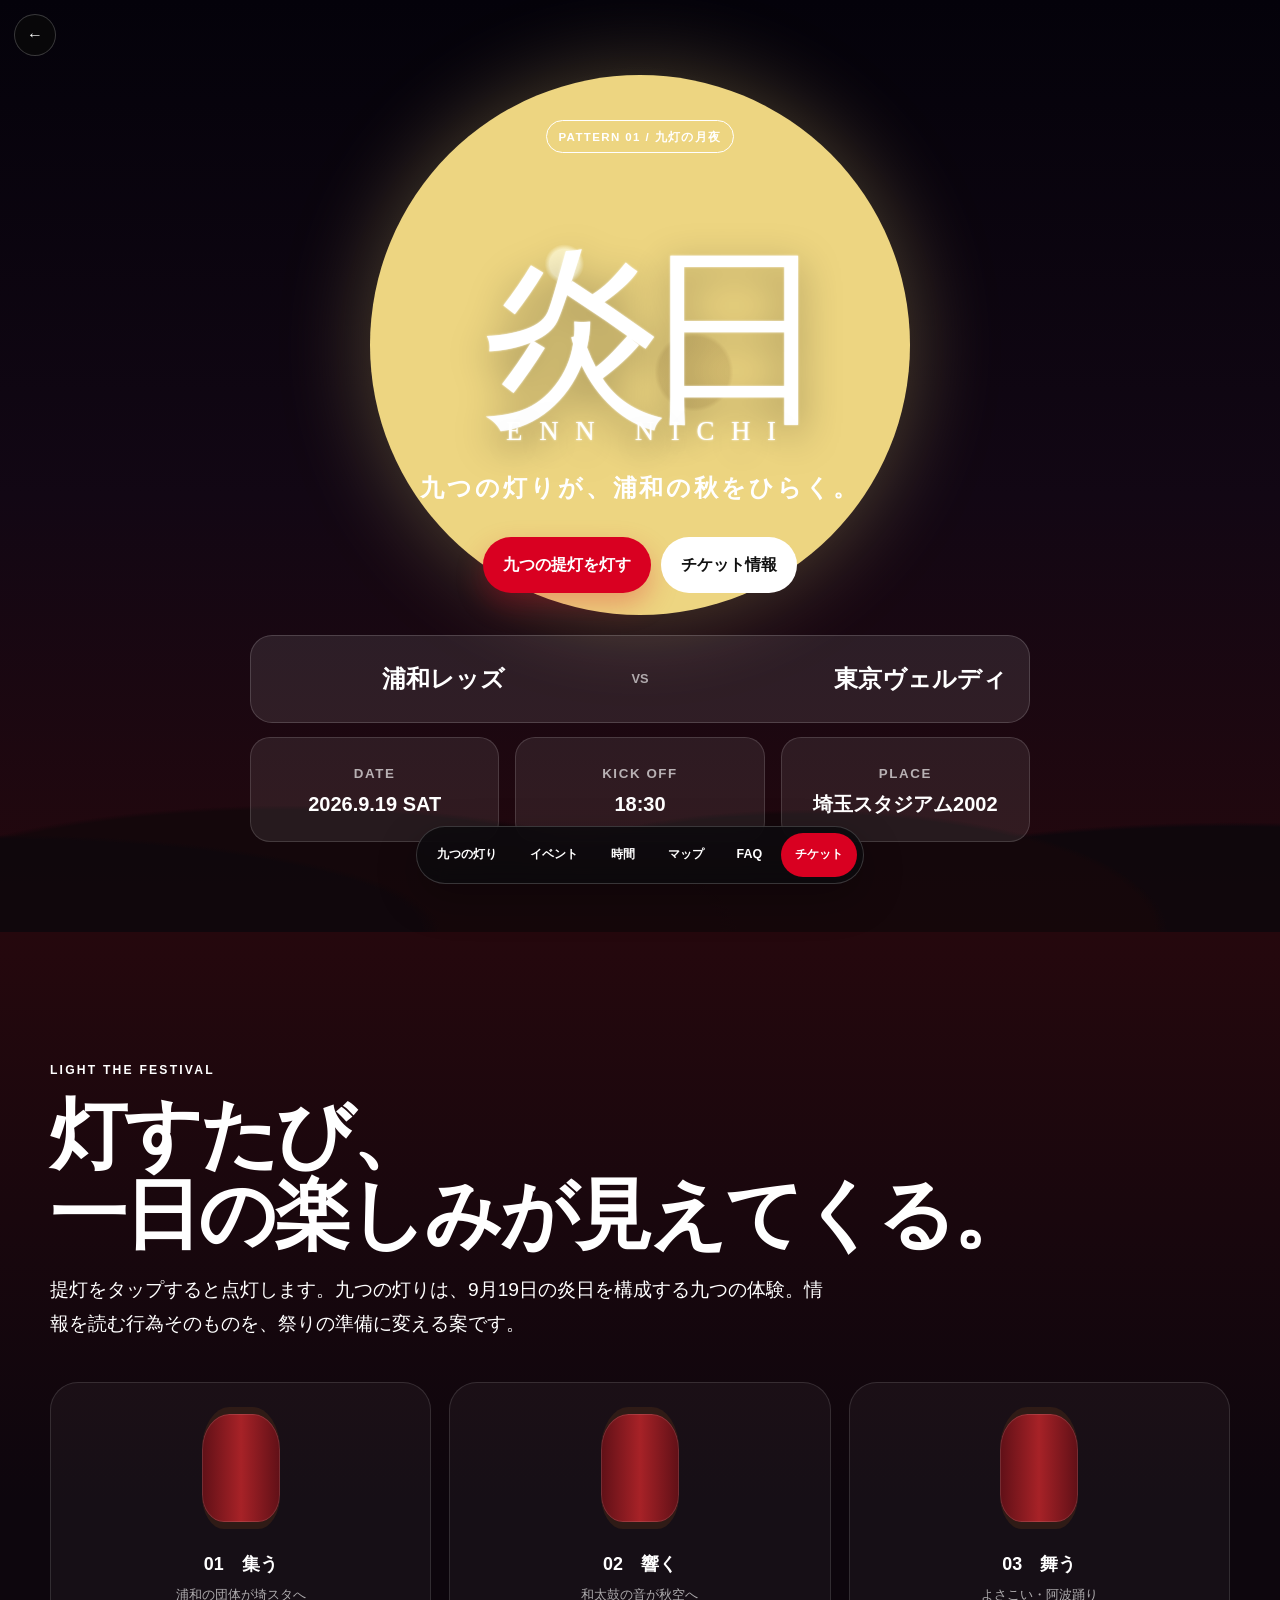
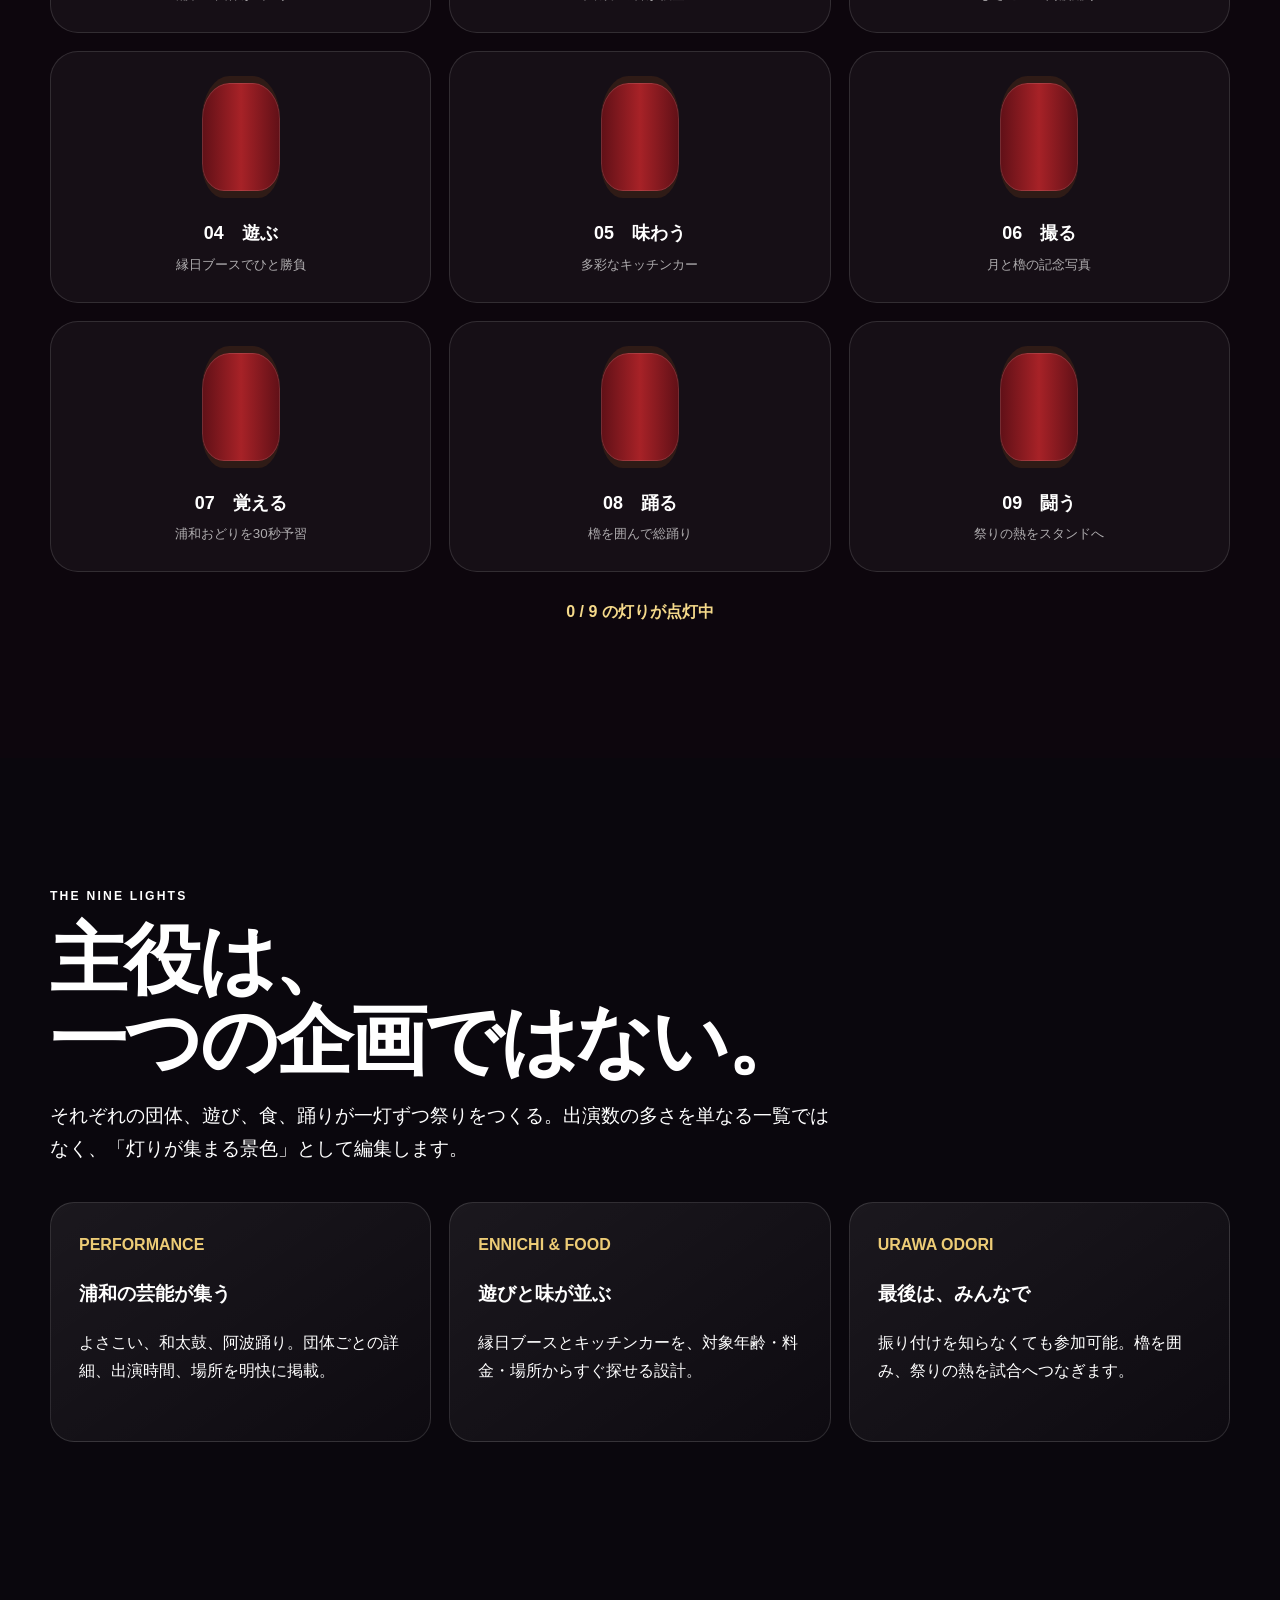
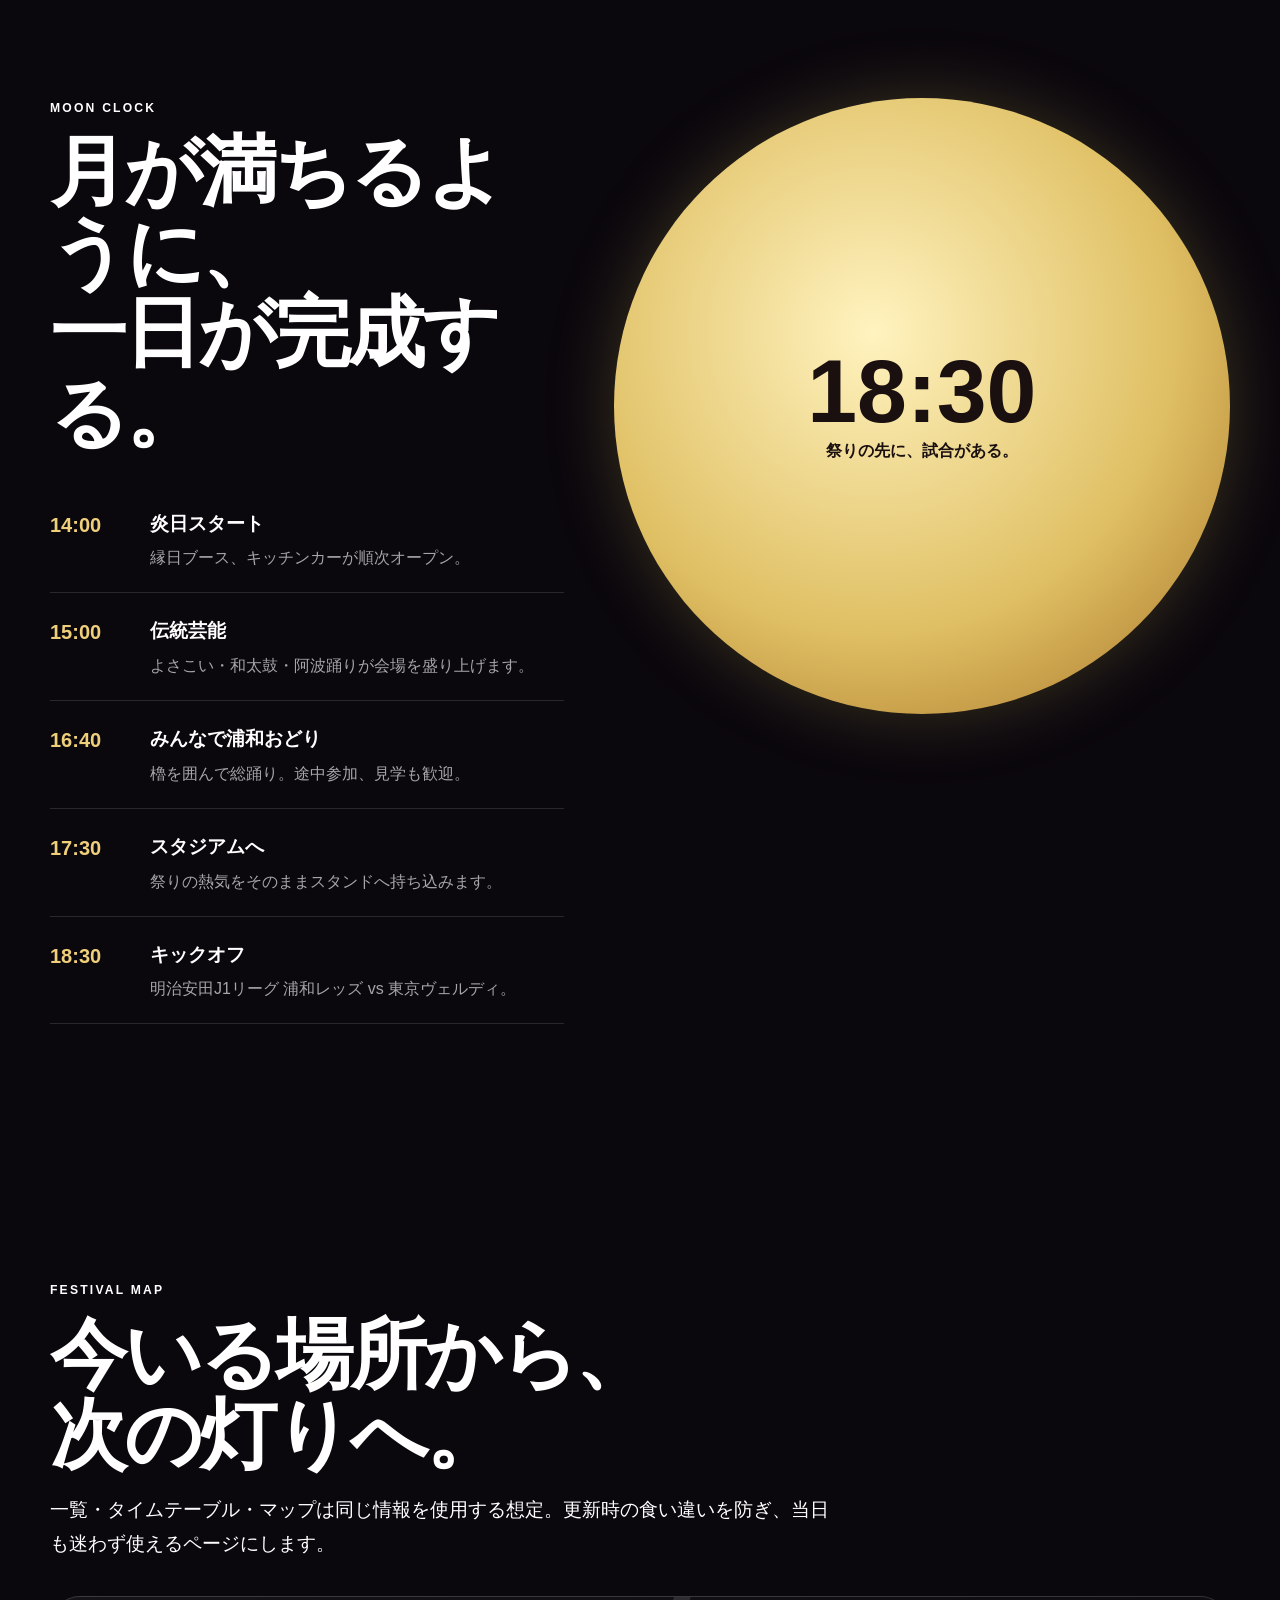
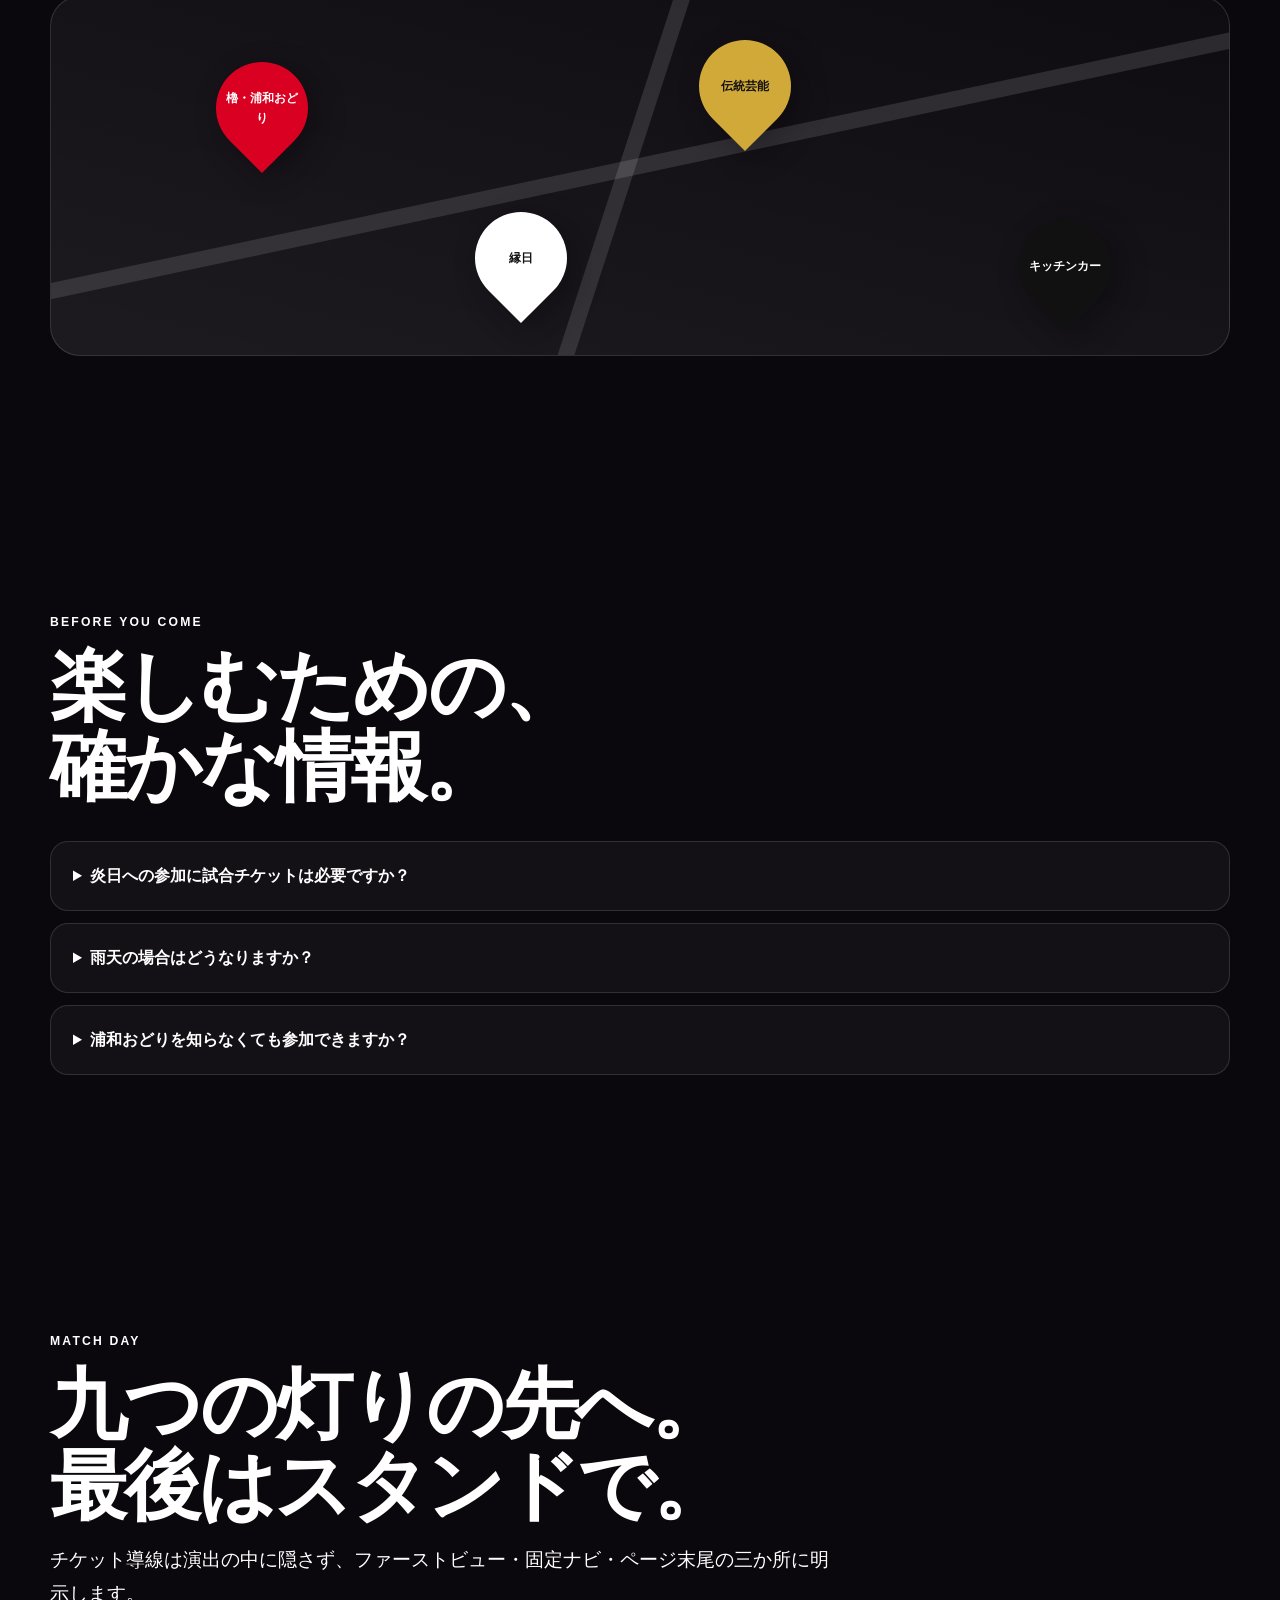
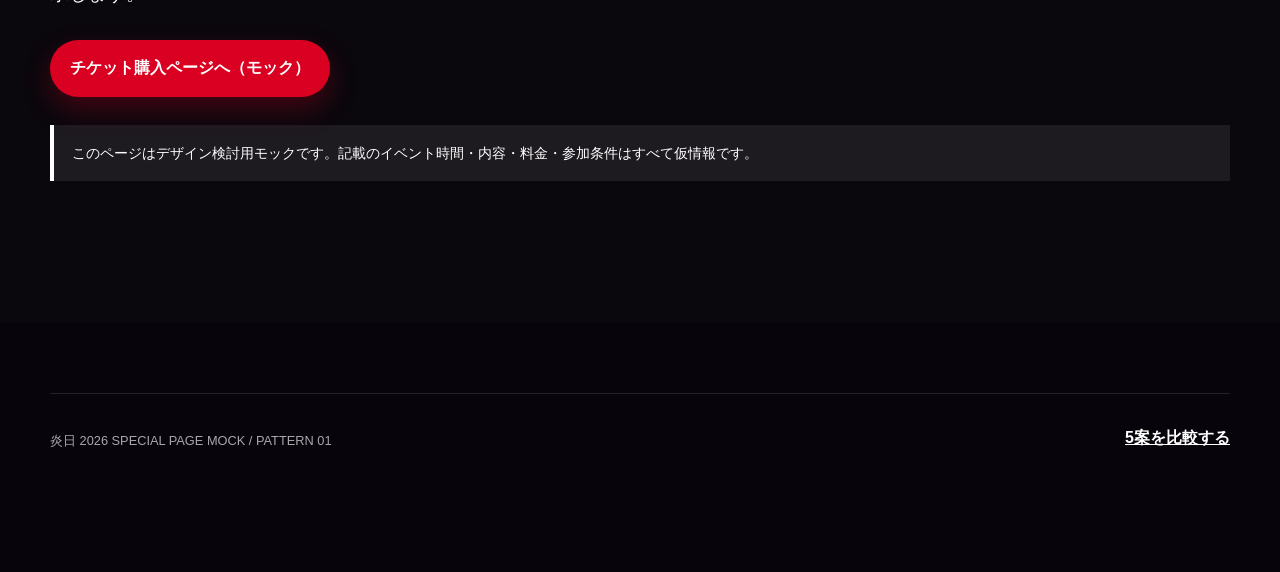
==== pattern-1.html @ 2339d450 "Add pattern 1 nine lanterns" ====
<!doctype html>
<html lang="ja">
<head>
  <meta charset="utf-8">
  <meta name="viewport" content="width=device-width, initial-scale=1">
  <meta name="description" content="炎日2026 特設ページモック案1 九灯の月夜。">
  <title>九灯の月夜｜炎日 2026 モック</title>
  <link rel="stylesheet" href="assets/app.css">
  <script defer src="assets/app.js"></script>
</head>
<body class="p1">
  <a class="skip-link" href="#main">本文へ移動</a>
  <div class="mock-topbar"><a href="index.html" aria-label="モック一覧へ戻る">←</a></div>

  <main id="main">
    <header class="hero" id="top">
      <div class="container hero-content">
        <span class="mock-badge">PATTERN 01 / 九灯の月夜</span>
        <div class="hero-logo" aria-label="炎日">炎日<span>ENN NICHI</span></div>
        <p class="hero-copy">九つの灯りが、浦和の秋をひらく。</p>
        <div class="hero-actions">
          <a class="btn btn-primary" href="#lanterns">九つの提灯を灯す</a>
          <a class="btn btn-light" href="#ticket">チケット情報</a>
        </div>
        <div class="hero-meta">
          <div class="match-strip"><span class="match-team">浦和レッズ</span><span class="match-vs">VS</span><span class="match-team">東京ヴェルディ</span></div>
          <div class="info-grid" style="margin-top:14px">
            <div class="info-card"><small>DATE</small><strong>2026.9.19 SAT</strong></div>
            <div class="info-card"><small>KICK OFF</small><strong>18:30</strong></div>
            <div class="info-card"><small>PLACE</small><strong>埼玉スタジアム2002</strong></div>
          </div>
        </div>
      </div>
    </header>

    <section class="section-pad lantern-section" id="lanterns">
      <div class="container">
        <p class="eyebrow">LIGHT THE FESTIVAL</p>
        <h1 class="section-title">灯すたび、<br>一日の楽しみが見えてくる。</h1>
        <p class="section-lead">提灯をタップすると点灯します。九つの灯りは、9月19日の炎日を構成する九つの体験。情報を読む行為そのものを、祭りの準備に変える案です。</p>
        <div class="lantern-grid">
          <button class="lantern-button" type="button" aria-pressed="false"><strong>01　集う</strong><small>浦和の団体が埼スタへ</small></button>
          <button class="lantern-button" type="button" aria-pressed="false"><strong>02　響く</strong><small>和太鼓の音が秋空へ</small></button>
          <button class="lantern-button" type="button" aria-pressed="false"><strong>03　舞う</strong><small>よさこい・阿波踊り</small></button>
          <button class="lantern-button" type="button" aria-pressed="false"><strong>04　遊ぶ</strong><small>縁日ブースでひと勝負</small></button>
          <button class="lantern-button" type="button" aria-pressed="false"><strong>05　味わう</strong><small>多彩なキッチンカー</small></button>
          <button class="lantern-button" type="button" aria-pressed="false"><strong>06　撮る</strong><small>月と櫓の記念写真</small></button>
          <button class="lantern-button" type="button" aria-pressed="false"><strong>07　覚える</strong><small>浦和おどりを30秒予習</small></button>
          <button class="lantern-button" type="button" aria-pressed="false"><strong>08　踊る</strong><small>櫓を囲んで総踊り</small></button>
          <button class="lantern-button" type="button" aria-pressed="false"><strong>09　闘う</strong><small>祭りの熱をスタンドへ</small></button>
        </div>
        <p class="lantern-result" aria-live="polite">0 / 9 の灯りが点灯中</p>
      </div>
    </section>

    <section class="section-pad dark-section" id="events">
      <div class="container">
        <p class="eyebrow">THE NINE LIGHTS</p>
        <h2 class="section-title">主役は、<br>一つの企画ではない。</h2>
        <p class="section-lead">それぞれの団体、遊び、食、踊りが一灯ずつ祭りをつくる。出演数の多さを単なる一覧ではなく、「灯りが集まる景色」として編集します。</p>
        <div class="card-row">
          <article class="festival-card"><b>PERFORMANCE</b><h3>浦和の芸能が集う</h3><p>よさこい、和太鼓、阿波踊り。団体ごとの詳細、出演時間、場所を明快に掲載。</p></article>
          <article class="festival-card"><b>ENNICHI & FOOD</b><h3>遊びと味が並ぶ</h3><p>縁日ブースとキッチンカーを、対象年齢・料金・場所からすぐ探せる設計。</p></article>
          <article class="festival-card"><b>URAWA ODORI</b><h3>最後は、みんなで</h3><p>振り付けを知らなくても参加可能。櫓を囲み、祭りの熱を試合へつなぎます。</p></article>
        </div>
      </div>
    </section>

    <section class="section-pad dark-section" id="schedule">
      <div class="container timeline">
        <div>
          <p class="eyebrow">MOON CLOCK</p>
          <h2 class="section-title">月が満ちるように、<br>一日が完成する。</h2>
          <div class="time-list" style="margin-top:34px">
            <article class="time-item"><time>14:00</time><div><h3>炎日スタート</h3><p>縁日ブース、キッチンカーが順次オープン。</p></div></article>
            <article class="time-item"><time>15:00</time><div><h3>伝統芸能</h3><p>よさこい・和太鼓・阿波踊りが会場を盛り上げます。</p></div></article>
            <article class="time-item"><time>16:40</time><div><h3>みんなで浦和おどり</h3><p>櫓を囲んで総踊り。途中参加、見学も歓迎。</p></div></article>
            <article class="time-item"><time>17:30</time><div><h3>スタジアムへ</h3><p>祭りの熱気をそのままスタンドへ持ち込みます。</p></div></article>
            <article class="time-item"><time>18:30</time><div><h3>キックオフ</h3><p>明治安田J1リーグ 浦和レッズ vs 東京ヴェルディ。</p></div></article>
          </div>
        </div>
        <div class="moon-clock" aria-label="キックオフ時刻18時30分"><div><strong>18:30</strong><span>祭りの先に、試合がある。</span></div></div>
      </div>
    </section>

    <section class="section-pad dark-section" id="map">
      <div class="container">
        <p class="eyebrow">FESTIVAL MAP</p><h2 class="section-title">今いる場所から、<br>次の灯りへ。</h2>
        <p class="section-lead">一覧・タイムテーブル・マップは同じ情報を使用する想定。更新時の食い違いを防ぎ、当日も迷わず使えるページにします。</p>
        <div class="simple-map" aria-label="会場マップのモック"><div class="map-pin"><span>櫓・浦和おどり</span></div><div class="map-pin"><span>伝統芸能</span></div><div class="map-pin"><span>縁日</span></div><div class="map-pin"><span>キッチンカー</span></div></div>
      </div>
    </section>

    <section class="section-pad dark-section" id="faq">
      <div class="container">
        <p class="eyebrow">BEFORE YOU COME</p><h2 class="section-title">楽しむための、<br>確かな情報。</h2>
        <div class="faq-list" style="margin-top:34px">
          <details><summary>炎日への参加に試合チケットは必要ですか？</summary><p>掲載内容はモックです。実際の参加条件はイベント詳細決定後に明記します。</p></details>
          <details><summary>雨天の場合はどうなりますか？</summary><p>中止・場所変更・実施可否を、ページ最上部の緊急情報枠で案内する想定です。</p></details>
          <details><summary>浦和おどりを知らなくても参加できますか？</summary><p>見るだけ、途中参加も歓迎する設計。短い予習動画やイラストも掲載します。</p></details>
        </div>
      </div>
    </section>

    <section class="section-pad dark-section" id="ticket">
      <div class="container">
        <p class="eyebrow">MATCH DAY</p><h2 class="section-title">九つの灯りの先へ。<br>最後はスタンドで。</h2>
        <p class="section-lead">チケット導線は演出の中に隠さず、ファーストビュー・固定ナビ・ページ末尾の三か所に明示します。</p>
        <div style="margin-top:30px"><a class="btn btn-primary" href="#top">チケット購入ページへ（モック）</a></div>
        <p class="mock-note" style="margin-top:28px">このページはデザイン検討用モックです。記載のイベント時間・内容・料金・参加条件はすべて仮情報です。</p>
      </div>
    </section>
  </main>

  <nav class="utility-nav" aria-label="ページ内ナビゲーション"><div class="utility-nav__inner"><a href="#lanterns">九つの灯り</a><a href="#events">イベント</a><a href="#schedule">時間</a><a href="#map">マップ</a><a href="#faq">FAQ</a><a class="ticket" href="#ticket">チケット</a></div></nav>
  <footer class="site-footer"><div class="container site-footer__inner"><p>炎日 2026 SPECIAL PAGE MOCK / PATTERN 01</p><a href="index.html">5案を比較する</a></div></footer>
</body>
</html>
---- assets/app.css ----
@charset "UTF-8";
:root{--red:#d90021;--deep-red:#9b0019;--ink:#100b12;--paper:#f4ebd8;--moon:#f2d680;--gold:#cfa63a;--white:#fffdf8;--muted:#80777f;--shadow:0 22px 60px rgba(0,0,0,.22);--radius:24px;--max:1180px}*{box-sizing:border-box}html{scroll-behavior:smooth}body{margin:0;color:var(--ink);background:var(--white);font-family:"BIZ UDPGothic","BIZ UDPゴシック","Yu Gothic","Hiragino Kaku Gothic ProN",sans-serif;line-height:1.75;text-rendering:optimizeLegibility}button,input,select,textarea{font:inherit}a{color:inherit}img,svg{max-width:100%}button{cursor:pointer}.skip-link{position:fixed;z-index:9999;top:8px;left:8px;transform:translateY(-140%);padding:10px 14px;border-radius:999px;background:#fff;color:#111}.skip-link:focus{transform:translateY(0)}.visually-hidden{position:absolute!important;width:1px!important;height:1px!important;padding:0!important;margin:-1px!important;overflow:hidden!important;clip:rect(0,0,0,0)!important;white-space:nowrap!important;border:0!important}.mock-badge{display:inline-flex;align-items:center;gap:.4em;padding:.35rem .7rem;border:1px solid currentColor;border-radius:999px;font-size:.72rem;font-weight:800;letter-spacing:.12em}.site-shell{min-height:100vh}.container{width:min(calc(100% - 32px),var(--max));margin-inline:auto}.eyebrow{margin:0 0 12px;font-size:.76rem;font-weight:900;letter-spacing:.18em;text-transform:uppercase}.section-title{margin:0;font-size:clamp(2rem,6vw,4.8rem);line-height:1.05;letter-spacing:-.04em}.section-lead{max-width:780px;margin:18px 0 0;font-size:clamp(1rem,2vw,1.2rem)}.section-pad{padding:clamp(72px,10vw,150px) 0}.btn{display:inline-flex;align-items:center;justify-content:center;gap:.6rem;min-height:50px;padding:.82rem 1.2rem;border:1px solid transparent;border-radius:999px;text-decoration:none;font-weight:900;transition:transform .2s ease,box-shadow .2s ease,background .2s ease}.btn:hover{transform:translateY(-2px)}.btn:focus-visible,button:focus-visible,a:focus-visible{outline:3px solid #4da3ff;outline-offset:4px}.btn-primary{background:var(--red);color:#fff;box-shadow:0 12px 28px rgba(217,0,33,.28)}.btn-light{background:#fff;color:#111}.btn-ghost{border-color:currentColor;background:transparent}.btn-dark{background:#111;color:#fff}.utility-nav{position:fixed;z-index:80;right:16px;bottom:16px;left:16px;display:flex;justify-content:center;pointer-events:none}.utility-nav__inner{display:flex;align-items:center;gap:4px;max-width:100%;padding:6px;overflow-x:auto;border:1px solid rgba(255,255,255,.18);border-radius:999px;background:rgba(12,10,13,.86);color:#fff;backdrop-filter:blur(16px);box-shadow:0 15px 40px rgba(0,0,0,.25);pointer-events:auto}.utility-nav a{flex:0 0 auto;padding:.7rem .9rem;border-radius:999px;text-decoration:none;font-size:.78rem;font-weight:800;white-space:nowrap}.utility-nav a:hover{background:rgba(255,255,255,.12)}.utility-nav .ticket{background:var(--red)}.mock-topbar{position:fixed;z-index:90;top:14px;left:14px;display:flex;align-items:center;gap:8px}.mock-topbar a{display:inline-flex;align-items:center;justify-content:center;width:42px;height:42px;border:1px solid rgba(255,255,255,.2);border-radius:50%;background:rgba(10,10,10,.75);color:#fff;text-decoration:none;backdrop-filter:blur(12px)}.info-grid{display:grid;grid-template-columns:repeat(3,1fr);gap:16px}.info-card{padding:24px;border-radius:20px;background:rgba(255,255,255,.08);border:1px solid rgba(255,255,255,.14)}.info-card small{display:block;opacity:.66;font-weight:800;letter-spacing:.12em}.info-card strong{display:block;margin-top:6px;font-size:1.25rem;line-height:1.3}.match-strip{display:grid;grid-template-columns:1fr auto 1fr;align-items:center;gap:18px;padding:22px;border-radius:22px;background:rgba(255,255,255,.09);border:1px solid rgba(255,255,255,.16)}.match-team{font-weight:900;font-size:clamp(1rem,2.8vw,1.5rem)}.match-team:last-child{text-align:right}.match-vs{opacity:.62;font-size:.8rem;font-weight:900}.faq-list{display:grid;gap:12px}details{padding:20px 22px;border:1px solid rgba(120,120,120,.25);border-radius:18px;background:rgba(255,255,255,.72)}summary{cursor:pointer;font-weight:900}details p{margin:12px 0 0}.mock-note{padding:16px 18px;border-left:4px solid currentColor;background:rgba(255,255,255,.08);font-size:.88rem}.gallery-body{background:radial-gradient(circle at 16% 0%,rgba(218,0,33,.28),transparent 30%),radial-gradient(circle at 82% 12%,rgba(236,202,108,.16),transparent 28%),#0b080d;color:#fff}.gallery-hero{padding:100px 0 72px}.gallery-hero h1{max-width:920px;margin:18px 0 0;font-size:clamp(3rem,9vw,8rem);line-height:.92;letter-spacing:-.06em}.gallery-hero p{max-width:800px;margin-top:24px;font-size:clamp(1rem,2.3vw,1.25rem);color:rgba(255,255,255,.72)}.gallery-grid{display:grid;grid-template-columns:repeat(2,minmax(0,1fr));gap:22px;padding-bottom:100px}.gallery-card{position:relative;min-height:430px;overflow:hidden;border:1px solid rgba(255,255,255,.14);border-radius:30px;background:#1a151c;color:#fff;text-decoration:none;box-shadow:var(--shadow)}.gallery-card:nth-child(5){grid-column:1/-1}.gallery-card__art{position:absolute;inset:0;opacity:.95;transition:transform .5s cubic-bezier(.2,.8,.2,1)}.gallery-card:hover .gallery-card__art{transform:scale(1.035)}.gallery-card__content{position:absolute;z-index:2;inset:auto 0 0;padding:28px;background:linear-gradient(transparent,rgba(0,0,0,.92))}.gallery-card__num{font-size:.78rem;letter-spacing:.18em;font-weight:900;opacity:.7}.gallery-card h2{margin:8px 0 6px;font-size:clamp(1.7rem,4vw,3rem);line-height:1.05}.gallery-card p{max-width:660px;margin:0;color:rgba(255,255,255,.72)}.gallery-card--lantern .gallery-card__art{background:radial-gradient(circle at 50% 38%,#f2d680 0 13%,transparent 14%),linear-gradient(#080512,#2b0910)}.gallery-card--lantern .gallery-card__art::after{content:"九 灯 の 月 夜";position:absolute;inset:18% 10%;display:grid;place-items:center;color:rgba(255,255,255,.12);font-size:clamp(2rem,7vw,6rem);font-weight:900;letter-spacing:.5em}.gallery-card--scroll .gallery-card__art{background:linear-gradient(110deg,#e6d9bd,#9f1120)}.gallery-card--scroll .gallery-card__art::before{content:"";position:absolute;width:320px;height:320px;border-radius:50%;background:#f4df9b;right:12%;top:8%;box-shadow:0 0 80px rgba(255,228,150,.5)}.gallery-card--rabbit .gallery-card__art{background:radial-gradient(circle at 72% 22%,#e7d595 0 12%,transparent 12.4%),linear-gradient(145deg,#0d1622,#124d46)}.gallery-card--ticket .gallery-card__art{background:repeating-linear-gradient(90deg,#e00024 0 18%,#0a090c 18% 35%,#f0dfb7 35% 53%)}.gallery-card--circle .gallery-card__art{background:radial-gradient(circle,#d60022 0 8%,transparent 8.4%),repeating-radial-gradient(circle at center,transparent 0 34px,rgba(255,255,255,.14) 35px 36px),#070a13}.p1{background:#07040b;color:#fff}.p1 .hero{position:relative;min-height:100svh;overflow:hidden;display:grid;align-items:center;background:radial-gradient(circle at 50% 27%,rgba(244,217,128,.16),transparent 20%),linear-gradient(180deg,#04020a 0%,#120714 53%,#25080d 100%)}.p1 .hero::before{content:"";position:absolute;top:8%;left:50%;width:min(52vw,540px);aspect-ratio:1;transform:translateX(-50%);border-radius:50%;background:radial-gradient(circle at 36% 35%,#fff6c7 0 3%,transparent 4%),radial-gradient(circle at 60% 55%,rgba(133,99,44,.16) 0 8%,transparent 9%),#edd581;box-shadow:0 0 90px rgba(239,211,124,.3)}.p1 .hero::after{content:"";position:absolute;inset:auto -5% 0;height:32%;opacity:.72;background:radial-gradient(ellipse at 5% 100%,#09070c 0 22%,transparent 23%),radial-gradient(ellipse at 25% 100%,#10070a 0 29%,transparent 30%),radial-gradient(ellipse at 62% 100%,#10070a 0 28%,transparent 29%),radial-gradient(ellipse at 92% 100%,#09070c 0 25%,transparent 26%)}.p1 .hero-content{position:relative;z-index:2;padding:120px 0 90px;text-align:center}.p1 .hero-logo{margin:12vh auto 0;font-family:serif;font-size:clamp(5rem,18vw,12rem);line-height:.8;letter-spacing:-.16em;text-shadow:0 0 2px #fff,0 12px 40px rgba(0,0,0,.38)}.p1 .hero-logo span{display:block;margin-top:.24em;font-family:inherit;font-size:.14em;letter-spacing:.62em;transform:translateX(.35em)}.p1 .hero-copy{margin:24px 0 0;font-size:clamp(1.05rem,2.7vw,1.5rem);font-weight:900;letter-spacing:.12em}.p1 .hero-actions{display:flex;justify-content:center;flex-wrap:wrap;gap:10px;margin-top:28px}.p1 .hero-meta{max-width:780px;margin:42px auto 0}.p1 .lantern-section{background:linear-gradient(#25080d,#0d060d 40%)}.p1 .lantern-grid{display:grid;grid-template-columns:repeat(3,1fr);gap:18px;margin-top:42px}.lantern-button{position:relative;min-height:220px;padding:24px 18px;border:1px solid rgba(255,255,255,.12);border-radius:28px;color:#fff;background:rgba(255,255,255,.04);overflow:hidden;transition:transform .25s ease,background .35s ease,box-shadow .35s ease}.lantern-button:hover{transform:translateY(-4px)}.lantern-button::before{content:"";display:block;width:78px;height:108px;margin:0 auto 20px;border-radius:35% 35% 28% 28%;border-top:7px solid #2f1b16;border-bottom:7px solid #2f1b16;background:linear-gradient(90deg,#601017,#a72227 50%,#601017);box-shadow:inset 0 0 0 1px rgba(255,255,255,.12);transition:background .35s ease,box-shadow .35s ease}.lantern-button.is-lit{background:rgba(241,187,69,.11);box-shadow:0 18px 50px rgba(230,121,25,.12)}.lantern-button.is-lit::before{background:linear-gradient(90deg,#b23422,#ffcb64 50%,#b23422);box-shadow:0 0 32px rgba(255,190,73,.65),inset 0 0 16px rgba(255,255,255,.3)}.lantern-button strong{display:block;font-size:1.12rem}.lantern-button small{opacity:.65}.p1 .lantern-result{min-height:2em;margin:26px 0 0;text-align:center;font-weight:900;color:#f5d98a}.p1 .timeline{display:grid;grid-template-columns:1fr 1.2fr;gap:50px;align-items:start}.p1 .time-list,.p3 .time-list{display:grid;gap:2px}.p1 .time-item,.p3 .time-item{display:grid;grid-template-columns:80px 1fr;gap:20px;padding:20px 0;border-bottom:1px solid rgba(255,255,255,.13)}.p1 .time-item time,.p3 .time-item time{font-size:1.25rem;font-weight:900;color:#efcf79}.p1 .time-item h3,.p3 .time-item h3{margin:0 0 4px}.p1 .time-item p,.p3 .time-item p{margin:0;color:rgba(255,255,255,.64)}.p1 .moon-clock{position:sticky;top:100px;display:grid;place-items:center;aspect-ratio:1;border-radius:50%;background:radial-gradient(circle at 42% 38%,#fff3bf,#dfbf63 58%,#a36c22);box-shadow:0 0 70px rgba(236,203,104,.22);color:#1b1010;text-align:center}.p1 .moon-clock strong{display:block;font-size:clamp(3rem,7vw,6rem);line-height:1}.p1 .moon-clock span{display:block;font-weight:900}.p1 .dark-section{background:#0a070d}.p1 .card-row{display:grid;grid-template-columns:repeat(3,1fr);gap:18px;margin-top:36px}.p1 .festival-card{padding:28px;min-height:240px;border:1px solid rgba(255,255,255,.13);border-radius:24px;background:linear-gradient(145deg,rgba(255,255,255,.07),rgba(255,255,255,.02))}.p1 .festival-card b{color:#edcc76}.p1 details{background:rgba(255,255,255,.04);border-color:rgba(255,255,255,.13)}.p2{background:#efe3c8;color:#231817}.p2 .hero{position:relative;min-height:100svh;overflow:hidden;background:linear-gradient(180deg,#dbcfb2 0%,#f1e5ca 72%,#c84237 72.2%,#811322 100%)}.p2 .paper-noise{position:absolute;inset:0;opacity:.15;background-image:url("data:image/svg+xml,%3Csvg xmlns='http://www.w3.org/2000/svg' width='180' height='180' viewBox='0 0 180 180'%3E%3Cfilter id='n'%3E%3CfeTurbulence type='fractalNoise' baseFrequency='.8' numOctaves='3' stitchTiles='stitch'/%3E%3C/filter%3E%3Crect width='100%25' height='100%25' filter='url(%23n)' opacity='.3'/%3E%3C/svg%3E")}.p2 .moon-sticky{position:fixed;z-index:1;top:8vh;right:5vw;width:min(48vw,560px);aspect-ratio:1;border-radius:50%;background:#e2c77c;box-shadow:0 0 80px rgba(190,142,42,.16);transition:transform .15s linear;pointer-events:none}.p2 .moon-sticky::after{content:"";position:absolute;inset:22% 28%;opacity:.12;background:radial-gradient(ellipse at 45% 20%,#4d311d 0 16%,transparent 17%),radial-gradient(ellipse at 48% 57%,#4d311d 0 22%,transparent 23%);transform:rotate(-12deg)}.p2 .hero-content{position:relative;z-index:2;padding:130px 0 110px}.p2 .hero-kicker{display:inline-block;padding:8px 12px;background:#221717;color:#f7ead0;font-weight:900;letter-spacing:.15em}.p2 .hero-title{max-width:750px;margin:30px 0 0;font-family:serif;font-size:clamp(4rem,14vw,11rem);line-height:.83;letter-spacing:-.08em}.p2 .hero-title small{display:block;margin-top:.8em;font-family:sans-serif;font-size:.12em;letter-spacing:.3em}.p2 .hero-copy{max-width:580px;margin-top:34px;font-size:clamp(1.1rem,2.5vw,1.45rem);font-weight:800}.p2 .story{position:relative;z-index:2}.p2 .scene{min-height:88vh;display:grid;align-items:center;padding:90px 0;border-top:1px solid rgba(55,34,30,.2)}.p2 .scene-inner{display:grid;grid-template-columns:.7fr 1.3fr;gap:8vw;align-items:center}.p2 .scene-num{font-family:serif;font-size:clamp(7rem,18vw,16rem);line-height:.8;color:rgba(128,19,34,.16)}.p2 .scene h2{margin:0;font-size:clamp(2.4rem,6vw,5rem);line-height:1.04;font-family:serif}.p2 .scene p{max-width:650px;font-size:1.08rem}.p2 .scene-visual{position:relative;min-height:300px;margin-top:30px;border-top:2px solid #371a1e;border-bottom:2px solid #371a1e}.p2 .silhouette{position:absolute;inset:auto 0 0;height:72%;background:linear-gradient(135deg,transparent 0 9%,#42151d 9% 11%,transparent 11% 21%,#42151d 21% 24%,transparent 24% 34%,#42151d 34% 37%,transparent 37% 47%,#42151d 47% 51%,transparent 51% 61%,#42151d 61% 65%,transparent 65% 75%,#42151d 75% 79%,transparent 79%);opacity:.86}.p2 .schedule-paper{display:grid;gap:0;margin-top:38px;border-top:2px solid #291719}.p2 .schedule-row{display:grid;grid-template-columns:110px 1fr auto;gap:18px;align-items:center;padding:20px 0;border-bottom:1px solid rgba(41,23,25,.28)}.p2 .schedule-row time{font-family:serif;font-size:1.6rem;font-weight:900}.p2 .schedule-row b{font-size:1.08rem}.p2 .schedule-row span{font-size:.78rem;font-weight:900;opacity:.6}.p2 .reveal-panel{padding:36px;border:2px solid #4b2427;background:rgba(255,255,255,.24)}.p2 .reveal-panel .rabbit-mark{width:72px;height:72px;border-radius:50%;display:grid;place-items:center;background:#8a1724;color:#fff;font-size:2rem}.p2 .night-end{position:relative;z-index:2;background:#170b12;color:#fff}.p2 .night-end .section-title{font-family:serif}.p2 details{background:rgba(255,255,255,.04);border-color:rgba(255,255,255,.16)}.p3{background:#07151b;color:#edf7ef}.p3 .hero{position:relative;min-height:100svh;display:grid;align-items:center;overflow:hidden;background:radial-gradient(circle at 73% 20%,rgba(229,210,145,.18),transparent 21%),linear-gradient(145deg,#07131b,#0d4c43 100%)}.p3 .hero::before{content:"";position:absolute;top:8%;right:8%;width:min(42vw,480px);aspect-ratio:1;border-radius:50%;background:#dec885;box-shadow:0 0 80px rgba(226,204,129,.25)}.p3 .hero::after{content:"";position:absolute;right:19%;top:18%;width:120px;height:180px;opacity:.15;background:radial-gradient(ellipse at 30% 10%,#07151b 0 13%,transparent 14%),radial-gradient(ellipse at 70% 10%,#07151b 0 13%,transparent 14%),radial-gradient(ellipse at 50% 65%,#07151b 0 34%,transparent 35%);transform:rotate(-10deg)}.p3 .hero-content{position:relative;z-index:2;padding:120px 0 90px}.p3 .hero-title{max-width:760px;margin:20px 0 0;font-size:clamp(4rem,12vw,10rem);line-height:.88;letter-spacing:-.08em}.p3 .hero-title small{display:block;margin-top:24px;font-size:.15em;letter-spacing:.18em}.p3 .hero-copy{max-width:620px;font-size:1.16rem;color:rgba(237,247,239,.76)}.p3 .path-section{background:linear-gradient(#07151b,#0b2b2d)}.p3 .footpath{position:relative;display:grid;gap:38px;margin-top:50px;padding:20px 0}.p3 .footpath::before{content:"";position:absolute;top:0;bottom:0;left:50%;width:2px;background:linear-gradient(transparent,#c8b66f,transparent)}.footprint-card{position:relative;width:calc(50% - 42px);padding:28px;border:1px solid rgba(255,255,255,.13);border-radius:24px;background:rgba(255,255,255,.05);box-shadow:0 18px 50px rgba(0,0,0,.15)}.footprint-card:nth-child(even){margin-left:auto}.footprint-card::after{content:"◌";position:absolute;top:50%;width:36px;height:36px;display:grid;place-items:center;border-radius:50%;background:#dec885;color:#11201e;transform:translateY(-50%);font-weight:900}.footprint-card:nth-child(odd)::after{right:-60px}.footprint-card:nth-child(even)::after{left:-60px}.footprint-card h3{margin:0 0 8px}.footprint-card p{margin:0;color:rgba(237,247,239,.68)}.p3 .rabbit-quiz{display:grid;grid-template-columns:.85fr 1.15fr;gap:28px;margin-top:42px}.p3 .quiz-card{padding:30px;border-radius:28px;background:#f0e6c7;color:#15231f}.p3 .quiz-options{display:grid;gap:10px;margin-top:20px}.p3 .quiz-option{width:100%;padding:14px 16px;border:1px solid rgba(0,0,0,.18);border-radius:14px;background:rgba(255,255,255,.54);text-align:left;font-weight:900}.p3 .quiz-option:hover,.p3 .quiz-option.is-active{background:#162b25;color:#fff}.p3 .quiz-result{padding:30px;border-radius:28px;background:linear-gradient(145deg,#b71b2a,#65101b);color:#fff}.p3 .rabbit-reveal{position:relative;padding:44px;overflow:hidden;border-radius:32px;background:#e8dcb9;color:#1d211d}.p3 .rabbit-reveal::after{content:"兎";position:absolute;right:3%;bottom:-18%;font-family:serif;font-size:15rem;color:rgba(102,31,36,.08)}.p3 .rabbit-reveal h3{margin:0 0 12px;font-size:clamp(2rem,5vw,4rem)}.p3 .event-grid{display:grid;grid-template-columns:repeat(2,1fr);gap:18px;margin-top:36px}.p3 .event-card{padding:28px;border:1px solid rgba(255,255,255,.13);border-radius:24px;background:rgba(255,255,255,.05)}.p3 .event-card span{color:#dec885;font-weight:900}.p3 details{background:rgba(255,255,255,.05);border-color:rgba(255,255,255,.14)}.p4{background:#f1e5c7;color:#111}.p4 .hero{min-height:100svh;display:grid;align-items:center;padding:100px 0 60px;background:linear-gradient(90deg,#d80023 0 14%,#f1e5c7 14% 72%,#0d0c0f 72% 100%)}.p4 .ticket-hero{display:grid;grid-template-columns:1fr 290px;border:3px solid #111;background:#f4e8c9;box-shadow:18px 18px 0 #111}.p4 .ticket-main{padding:clamp(28px,6vw,68px);border-right:3px dashed #111}.p4 .ticket-side{display:flex;flex-direction:column;justify-content:space-between;padding:28px;writing-mode:vertical-rl;text-orientation:mixed;background:#111;color:#fff}.p4 .ticket-date{font-size:clamp(5rem,18vw,14rem);line-height:.75;letter-spacing:-.11em;font-weight:1000}.p4 .ticket-date small{font-size:.16em;letter-spacing:.08em}.p4 .ticket-title{margin:26px 0 10px;font-size:clamp(2.4rem,7vw,6rem);line-height:.9}.p4 .ticket-sub{max-width:650px;font-weight:900}.p4 .barcode{height:54px;margin-top:34px;background:repeating-linear-gradient(90deg,#111 0 2px,transparent 2px 5px,#111 5px 8px,transparent 8px 12px)}.p4 .ticket-meta{display:grid;grid-template-columns:repeat(3,1fr);gap:0;margin-top:34px;border:2px solid #111}.p4 .ticket-meta div{padding:14px;border-right:2px solid #111}.p4 .ticket-meta div:last-child{border:0}.p4 .ticket-meta small{display:block;font-size:.7rem;font-weight:900;letter-spacing:.15em}.p4 .ticket-meta strong{display:block;margin-top:5px}.p4 .poster-section{border-top:3px solid #111}.p4 .poster-head{display:grid;grid-template-columns:1fr auto;gap:30px;align-items:end}.p4 .poster-head .section-title{font-weight:1000;text-transform:uppercase}.p4 .nine-list{margin-top:38px;border-top:3px solid #111}.p4 .nine-row{display:grid;grid-template-columns:92px 1fr auto;gap:22px;align-items:center;padding:22px 0;border-bottom:2px solid #111}.p4 .nine-row .n{font-size:2.4rem;font-weight:1000}.p4 .nine-row h3{margin:0;font-size:1.35rem}.p4 .nine-row p{margin:4px 0 0}.p4 .nine-row .tag{padding:5px 9px;border:1px solid #111;font-size:.72rem;font-weight:900}.p4 .plan-builder{display:grid;grid-template-columns:.9fr 1.1fr;gap:24px;margin-top:38px}.p4 .plan-controls,.p4 .plan-output{padding:28px;border:3px solid #111}.p4 .chip-row{display:flex;flex-wrap:wrap;gap:8px;margin-top:16px}.p4 .chip{padding:10px 14px;border:2px solid #111;background:transparent;font-weight:900}.p4 .chip.is-active{background:#111;color:#fff}.p4 .plan-output{background:#d80023;color:#fff}.p4 .plan-output h3{margin-top:0;font-size:2rem}.p4 .plan-output ol{padding-left:1.3em}.p4 .map-ticket{display:grid;grid-template-columns:1fr 1fr;gap:24px}.p4 .map-board{min-height:390px;border:3px solid #111;background:linear-gradient(90deg,transparent 49.5%,#111 49.5% 50.5%,transparent 50.5%),linear-gradient(0deg,transparent 49.5%,#111 49.5% 50.5%,transparent 50.5%),#e8d9b6;position:relative}.p4 .map-board span{position:absolute;display:grid;place-items:center;width:92px;height:92px;border:3px solid #111;border-radius:50%;background:#d80023;color:#fff;font-weight:900;text-align:center}.p4 .map-board span:nth-child(1){left:12%;top:14%}.p4 .map-board span:nth-child(2){right:12%;top:20%;background:#111}.p4 .map-board span:nth-child(3){left:38%;bottom:12%;background:#f4e8c9;color:#111}.p4 details{border:2px solid #111;border-radius:0;background:transparent}.p5{background:#060912;color:#fff}.p5 .hero{position:relative;min-height:100svh;overflow:hidden;display:grid;align-items:center;background:radial-gradient(circle at 50% 52%,rgba(216,0,35,.18),transparent 18%),#060912}.p5 .orbit-art{position:absolute;inset:0;display:grid;place-items:center;pointer-events:none}.p5 .orbit-ring{position:absolute;border:1px solid rgba(255,255,255,.15);border-radius:50%;animation:spin 34s linear infinite}.p5 .orbit-ring:nth-child(1){width:34vw;height:34vw;min-width:320px;min-height:320px}.p5 .orbit-ring:nth-child(2){width:55vw;height:55vw;min-width:520px;min-height:520px;animation-direction:reverse;animation-duration:52s}.p5 .orbit-ring:nth-child(3){width:78vw;height:78vw;min-width:760px;min-height:760px;animation-duration:70s}.p5 .orbit-dot{position:absolute;top:50%;left:50%;width:14px;height:14px;margin:-7px;border-radius:50%;background:#e5cc80;box-shadow:0 0 26px rgba(229,204,128,.7);transform:rotate(var(--a)) translateX(var(--r))}@keyframes spin{to{transform:rotate(360deg)}}.p5 .hero-content{position:relative;z-index:2;text-align:center;padding:120px 0 90px}.p5 .hero-mark{width:min(34vw,320px);aspect-ratio:1;margin:auto;display:grid;place-items:center;border-radius:50%;background:#d80023;box-shadow:0 0 80px rgba(216,0,35,.28)}.p5 .hero-mark strong{font-size:clamp(4rem,12vw,8rem);line-height:.8}.p5 .hero-mark small{display:block;font-size:.12em;letter-spacing:.35em}.p5 .hero-copy{margin-top:30px;font-size:clamp(1.2rem,3vw,1.7rem);font-weight:900}.p5 .hero-actions{display:flex;justify-content:center;flex-wrap:wrap;gap:10px;margin-top:26px}.p5 .circle-section{background:linear-gradient(#060912,#0b1121)}.p5 .circle-layout{display:grid;grid-template-columns:.8fr 1.2fr;gap:44px;align-items:center;margin-top:42px}.p5 .circle-stage{position:relative;aspect-ratio:1;border-radius:50%;border:1px solid rgba(255,255,255,.15);background:radial-gradient(circle,#d80023 0 18%,transparent 18.5%),repeating-radial-gradient(circle,transparent 0 14%,rgba(255,255,255,.1) 14.2% 14.5%)}.p5 .group-node{position:absolute;width:92px;height:92px;display:grid;place-items:center;border:1px solid rgba(255,255,255,.24);border-radius:50%;background:#11192b;color:#fff;text-align:center;font-size:.75rem;font-weight:900;transition:transform .25s ease,background .25s ease}.p5 .group-node:hover,.p5 .group-node.is-active{transform:scale(1.12);background:#d80023}.p5 .group-node:nth-child(1){left:42%;top:2%}.p5 .group-node:nth-child(2){right:3%;top:22%}.p5 .group-node:nth-child(3){right:8%;bottom:15%}.p5 .group-node:nth-child(4){left:39%;bottom:0}.p5 .group-node:nth-child(5){left:2%;bottom:19%}.p5 .group-node:nth-child(6){left:0;top:21%}.p5 .group-info{padding:34px;border:1px solid rgba(255,255,255,.14);border-radius:30px;background:rgba(255,255,255,.05)}.p5 .group-info h3{margin:0;font-size:2rem}.p5 .group-info p{color:rgba(255,255,255,.68)}.p5 .join-panel{display:grid;grid-template-columns:1fr auto;gap:24px;align-items:center;margin-top:28px;padding:24px;border-radius:24px;background:#e4cf89;color:#121017}.p5 .join-count{font-size:clamp(3rem,8vw,6rem);font-weight:1000;line-height:1}.p5 .dance-steps{display:grid;grid-template-columns:repeat(4,1fr);gap:14px;margin-top:36px}.p5 .dance-step{min-height:240px;padding:22px;border-radius:24px;background:linear-gradient(150deg,#151e31,#0b1020);border:1px solid rgba(255,255,255,.13)}.p5 .dance-step .step-num{display:grid;place-items:center;width:48px;height:48px;border-radius:50%;background:#d80023;font-weight:900}.p5 .dance-step h3{margin:54px 0 8px}.p5 .dance-step p{margin:0;color:rgba(255,255,255,.65)}.p5 .live-timeline{display:grid;gap:12px;margin-top:36px}.p5 .live-row{display:grid;grid-template-columns:90px 1fr 14px;gap:18px;align-items:center;padding:18px 20px;border-radius:18px;background:rgba(255,255,255,.05);border:1px solid rgba(255,255,255,.12)}.p5 .live-row time{color:#e4cf89;font-weight:900}.p5 .live-row i{width:10px;height:10px;border-radius:50%;background:#485068}.p5 .live-row.is-now{border-color:#d80023}.p5 .live-row.is-now i{background:#d80023;box-shadow:0 0 16px #d80023}.p5 details{background:rgba(255,255,255,.05);border-color:rgba(255,255,255,.14)}.simple-map{position:relative;min-height:360px;margin-top:36px;overflow:hidden;border-radius:30px;background:linear-gradient(15deg,rgba(255,255,255,.08),rgba(255,255,255,.02));border:1px solid rgba(255,255,255,.14)}.simple-map::before,.simple-map::after{content:"";position:absolute;background:rgba(255,255,255,.12)}.simple-map::before{width:140%;height:16px;top:45%;left:-20%;transform:rotate(-12deg)}.simple-map::after{width:16px;height:140%;left:48%;top:-20%;transform:rotate(18deg)}.map-pin{position:absolute;z-index:2;display:grid;place-items:center;width:92px;height:92px;padding:8px;border-radius:50% 50% 50% 0;transform:rotate(-45deg);background:var(--red);color:#fff;box-shadow:0 12px 30px rgba(0,0,0,.25)}.map-pin span{transform:rotate(45deg);font-size:.72rem;font-weight:900;text-align:center}.map-pin:nth-child(1){left:14%;top:18%}.map-pin:nth-child(2){left:55%;top:12%;background:#d0a938;color:#111}.map-pin:nth-child(3){left:36%;top:60%;background:#fff;color:#111}.map-pin:nth-child(4){right:10%;bottom:12%;background:#111}.site-footer{padding:70px 0 120px}.site-footer__inner{display:flex;justify-content:space-between;gap:30px;align-items:flex-end;border-top:1px solid rgba(130,130,130,.24);padding-top:30px}.site-footer p{margin:0;font-size:.8rem;opacity:.65}.site-footer a{font-weight:900}@media(max-width:860px){.gallery-grid{grid-template-columns:1fr}.gallery-card:nth-child(5){grid-column:auto}.info-grid,.p1 .card-row,.p1 .lantern-grid,.p3 .event-grid,.p5 .dance-steps{grid-template-columns:1fr 1fr}.p1 .timeline,.p3 .rabbit-quiz,.p4 .plan-builder,.p4 .map-ticket,.p5 .circle-layout{grid-template-columns:1fr}.p1 .moon-clock{position:relative;top:auto;max-width:520px;margin:auto}.p2 .scene-inner{grid-template-columns:1fr;gap:20px}.p2 .scene-num{font-size:7rem}.p4 .hero{background:linear-gradient(180deg,#d80023 0 10%,#f1e5c7 10% 86%,#0d0c0f 86%)}.p4 .ticket-hero{grid-template-columns:1fr}.p4 .ticket-main{border-right:0;border-bottom:3px dashed #111}.p4 .ticket-side{min-height:120px;writing-mode:horizontal-tb}}@media(max-width:600px){.container{width:min(calc(100% - 24px),var(--max))}.section-pad{padding:72px 0}.utility-nav{right:8px;bottom:8px;left:8px;justify-content:stretch}.utility-nav__inner{width:100%;justify-content:flex-start}.mock-topbar{top:8px;left:8px}.gallery-hero{padding-top:90px}.gallery-card{min-height:390px}.info-grid,.p1 .card-row,.p1 .lantern-grid,.p3 .event-grid,.p5 .dance-steps{grid-template-columns:1fr}.match-strip{grid-template-columns:1fr;text-align:center}.match-team:last-child{text-align:center}.p3 .footpath::before{left:18px}.footprint-card,.footprint-card:nth-child(even){width:calc(100% - 54px);margin-left:54px}.footprint-card:nth-child(odd)::after,.footprint-card:nth-child(even)::after{left:-54px;right:auto}.p4 .ticket-meta{grid-template-columns:1fr}.p4 .ticket-meta div{border-right:0;border-bottom:2px solid #111}.p4 .ticket-meta div:last-child{border:0}.p4 .nine-row{grid-template-columns:58px 1fr}.p4 .nine-row .tag{grid-column:2;justify-self:start}.p4 .poster-head{grid-template-columns:1fr}.p5 .circle-stage{transform:scale(.92)}.p5 .group-node{width:74px;height:74px;font-size:.66rem}.site-footer__inner{align-items:flex-start;flex-direction:column}}@media(prefers-reduced-motion:reduce){*,*::before,*::after{scroll-behavior:auto!important;animation-duration:.001ms!important;animation-iteration-count:1!important;transition-duration:.001ms!important}.p5 .orbit-ring{animation:none}}
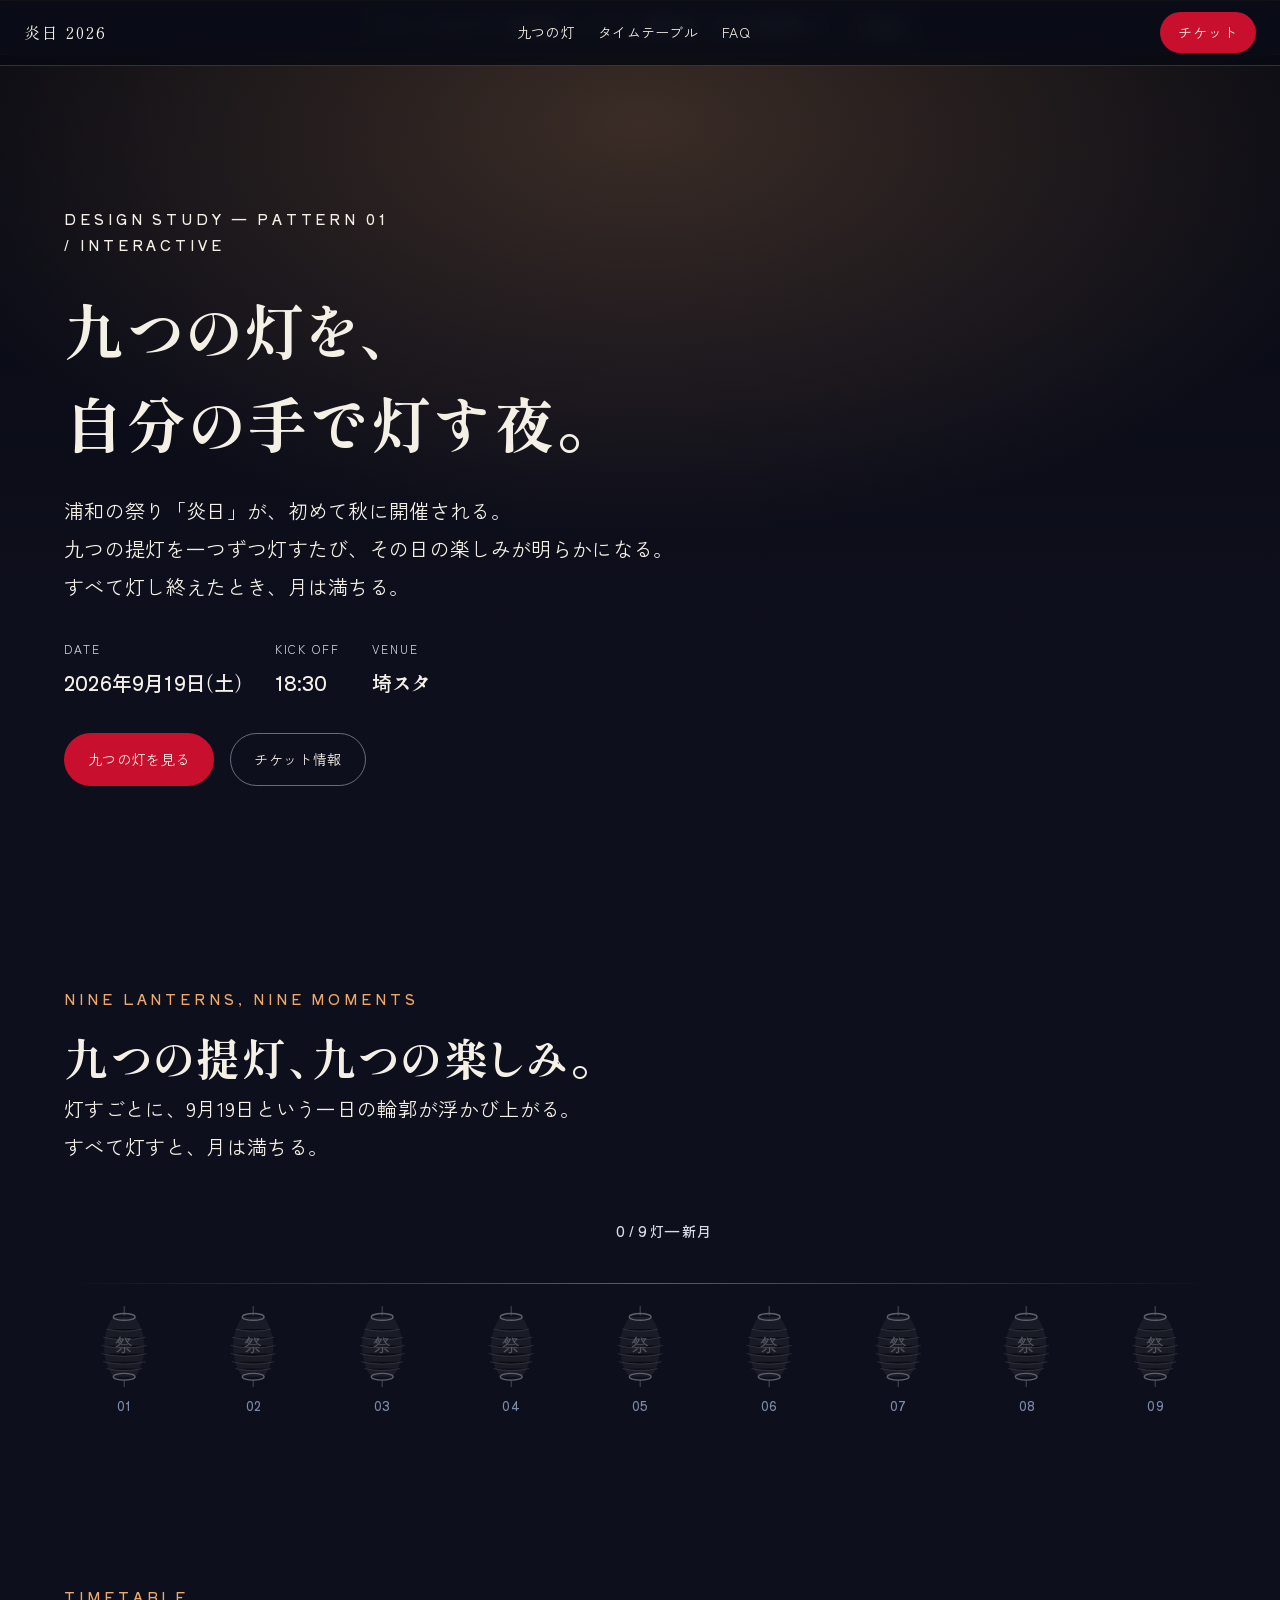
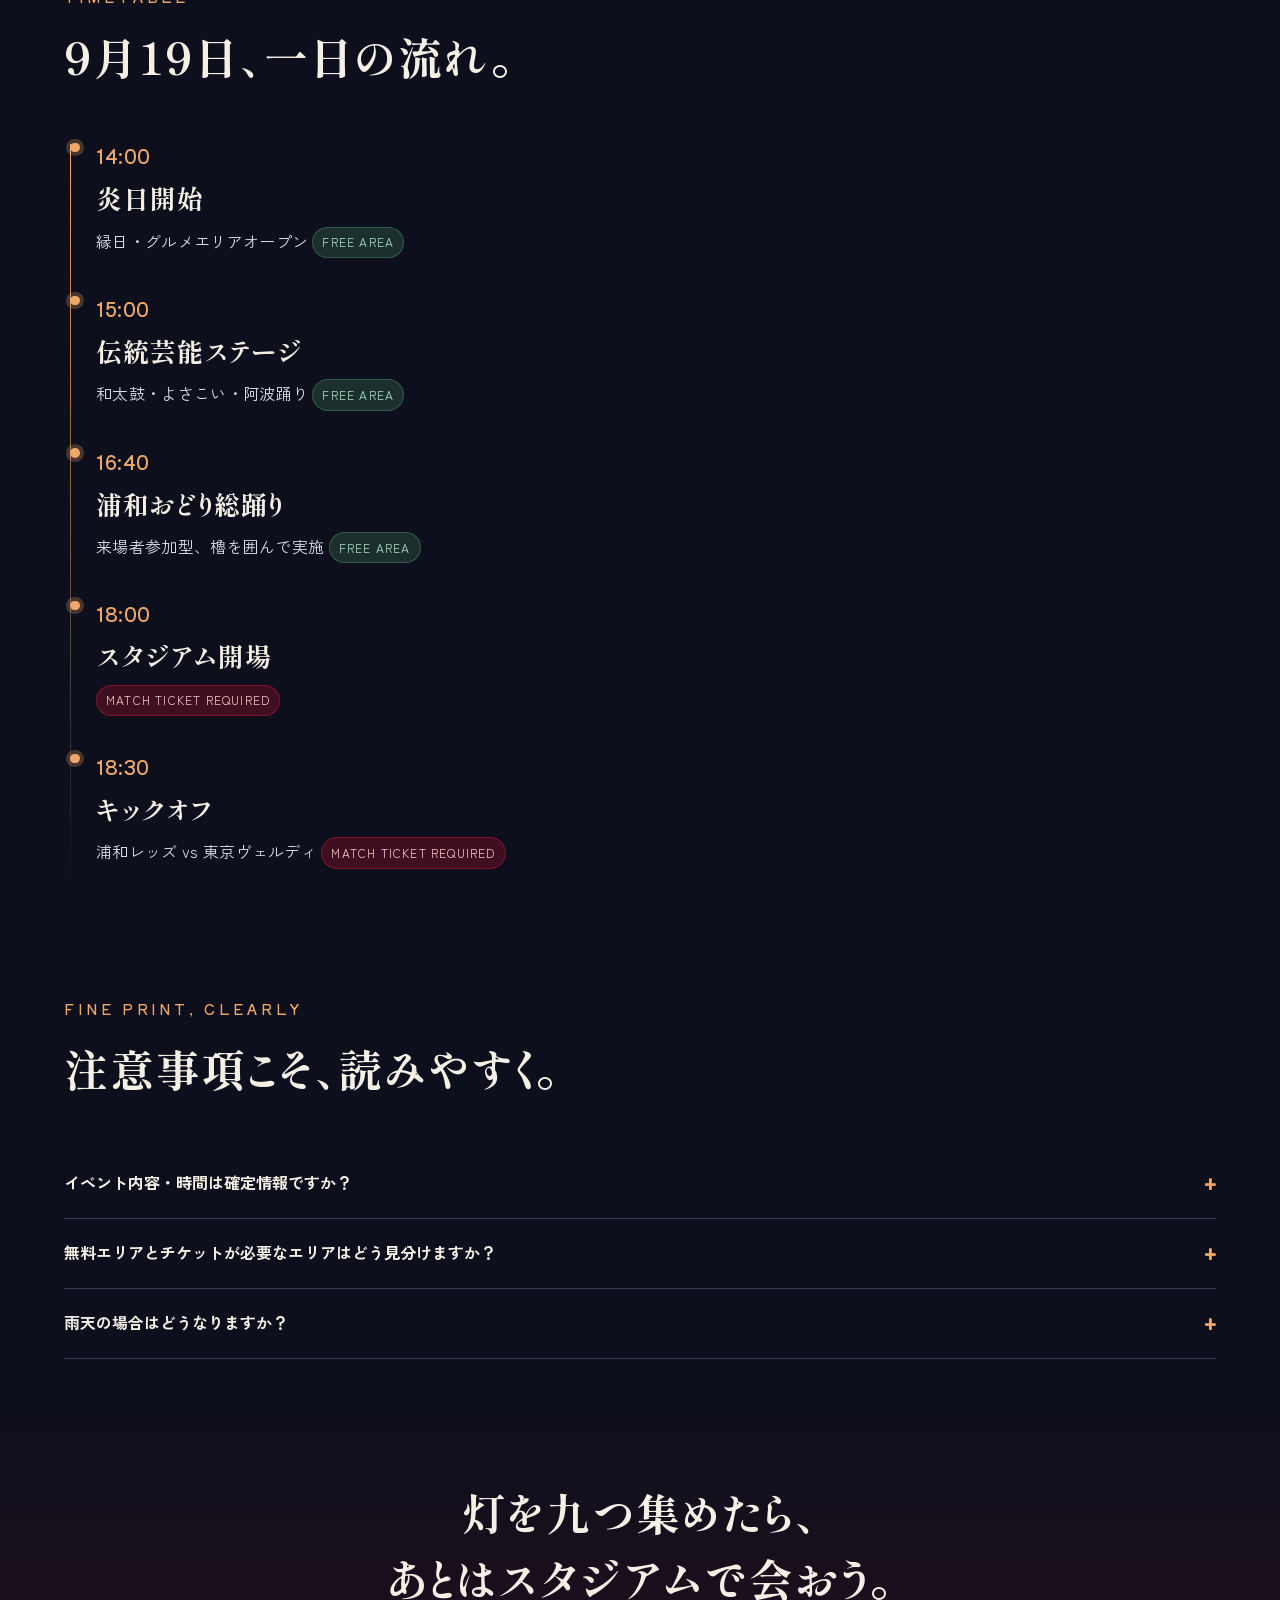
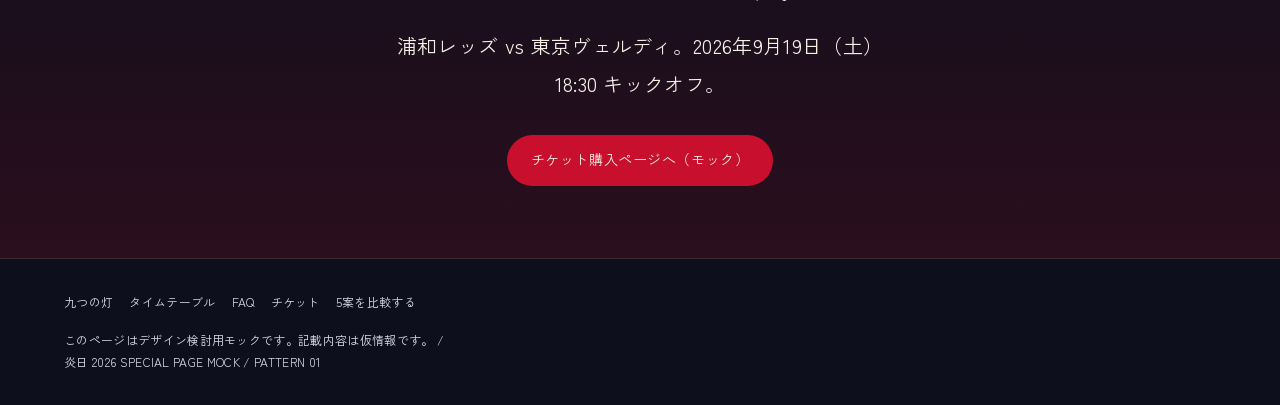
==== commit 839f11ce: "Apply AI improvement package" ====
--- a/pattern-1.html
+++ b/pattern-1.html
@@ -1,118 +1,249 @@
 <!doctype html>
 <html lang="ja">
 <head>
-  <meta charset="utf-8">
-  <meta name="viewport" content="width=device-width, initial-scale=1">
-  <meta name="description" content="炎日2026 特設ページモック案1 九灯の月夜。">
-  <title>九灯の月夜｜炎日 2026 モック</title>
-  <link rel="stylesheet" href="assets/app.css">
-  <script defer src="assets/app.js"></script>
+<meta charset="utf-8">
+<title>九灯の月夜｜炎日 2026 特設ページ</title>
+<meta name="description" content="浦和レッズ「炎日 2026」。九つの提灯を灯しながら、9月19日 東京ヴェルディ戦の一日を巡る特設ページ。">
+<meta name="viewport" content="width=device-width, initial-scale=1">
+<meta property="og:title" content="九灯の月夜｜炎日 2026">
+<meta property="og:description" content="九つの提灯を灯しながら、浦和の祭りと東京ヴェルディ戦への一日を巡る。">
+<meta property="og:type" content="website">
+<meta property="og:image" content="assets/img/og-pattern-1.svg">
+<link rel="icon" href="assets/img/favicon.svg" type="image/svg+xml">
+<link rel="canonical" href="https://example.com/ennnichi2026/pattern-1.html">
+<link rel="preconnect" href="https://fonts.googleapis.com">
+<link rel="preconnect" href="https://fonts.gstatic.com" crossorigin>
+<link href="https://fonts.googleapis.com/css2?family=Shippori+Mincho+B1:wght@400;700;800&family=Zen+Kaku+Gothic+New:wght@400;500;700&family=Shippori+Antique+B1&display=swap" rel="stylesheet">
+<link rel="stylesheet" href="assets/css/tokens.css">
+<link rel="stylesheet" href="assets/css/pattern-1.css">
+<link rel="stylesheet" href="assets/css/typography.css">
+<link rel="stylesheet" href="assets/css/base.css">
+<link rel="stylesheet" href="assets/css/components.css">
+<script type="application/ld+json">
+{
+  "@context": "https://schema.org",
+  "@type": "SportsEvent",
+  "name": "炎日 2026｜浦和レッズ vs 東京ヴェルディ",
+  "startDate": "2026-09-19T18:30:00+09:00",
+  "location": { "@type": "Place", "name": "埼玉スタジアム2〇〇2" },
+  "eventStatus": "https://schema.org/EventScheduled"
+}
+</script>
 </head>
-<body class="p1">
-  <a class="skip-link" href="#main">本文へ移動</a>
-  <div class="mock-topbar"><a href="index.html" aria-label="モック一覧へ戻る">←</a></div>
-
-  <main id="main">
-    <header class="hero" id="top">
-      <div class="container hero-content">
-        <span class="mock-badge">PATTERN 01 / 九灯の月夜</span>
-        <div class="hero-logo" aria-label="炎日">炎日<span>ENN NICHI</span></div>
-        <p class="hero-copy">九つの灯りが、浦和の秋をひらく。</p>
-        <div class="hero-actions">
-          <a class="btn btn-primary" href="#lanterns">九つの提灯を灯す</a>
-          <a class="btn btn-light" href="#ticket">チケット情報</a>
-        </div>
-        <div class="hero-meta">
-          <div class="match-strip"><span class="match-team">浦和レッズ</span><span class="match-vs">VS</span><span class="match-team">東京ヴェルディ</span></div>
-          <div class="info-grid" style="margin-top:14px">
-            <div class="info-card"><small>DATE</small><strong>2026.9.19 SAT</strong></div>
-            <div class="info-card"><small>KICK OFF</small><strong>18:30</strong></div>
-            <div class="info-card"><small>PLACE</small><strong>埼玉スタジアム2002</strong></div>
-          </div>
-        </div>
-      </div>
-    </header>
-
-    <section class="section-pad lantern-section" id="lanterns">
-      <div class="container">
-        <p class="eyebrow">LIGHT THE FESTIVAL</p>
-        <h1 class="section-title">灯すたび、<br>一日の楽しみが見えてくる。</h1>
-        <p class="section-lead">提灯をタップすると点灯します。九つの灯りは、9月19日の炎日を構成する九つの体験。情報を読む行為そのものを、祭りの準備に変える案です。</p>
-        <div class="lantern-grid">
-          <button class="lantern-button" type="button" aria-pressed="false"><strong>01　集う</strong><small>浦和の団体が埼スタへ</small></button>
-          <button class="lantern-button" type="button" aria-pressed="false"><strong>02　響く</strong><small>和太鼓の音が秋空へ</small></button>
-          <button class="lantern-button" type="button" aria-pressed="false"><strong>03　舞う</strong><small>よさこい・阿波踊り</small></button>
-          <button class="lantern-button" type="button" aria-pressed="false"><strong>04　遊ぶ</strong><small>縁日ブースでひと勝負</small></button>
-          <button class="lantern-button" type="button" aria-pressed="false"><strong>05　味わう</strong><small>多彩なキッチンカー</small></button>
-          <button class="lantern-button" type="button" aria-pressed="false"><strong>06　撮る</strong><small>月と櫓の記念写真</small></button>
-          <button class="lantern-button" type="button" aria-pressed="false"><strong>07　覚える</strong><small>浦和おどりを30秒予習</small></button>
-          <button class="lantern-button" type="button" aria-pressed="false"><strong>08　踊る</strong><small>櫓を囲んで総踊り</small></button>
-          <button class="lantern-button" type="button" aria-pressed="false"><strong>09　闘う</strong><small>祭りの熱をスタンドへ</small></button>
-        </div>
-        <p class="lantern-result" aria-live="polite">0 / 9 の灯りが点灯中</p>
-      </div>
-    </section>
-
-    <section class="section-pad dark-section" id="events">
-      <div class="container">
-        <p class="eyebrow">THE NINE LIGHTS</p>
-        <h2 class="section-title">主役は、<br>一つの企画ではない。</h2>
-        <p class="section-lead">それぞれの団体、遊び、食、踊りが一灯ずつ祭りをつくる。出演数の多さを単なる一覧ではなく、「灯りが集まる景色」として編集します。</p>
-        <div class="card-row">
-          <article class="festival-card"><b>PERFORMANCE</b><h3>浦和の芸能が集う</h3><p>よさこい、和太鼓、阿波踊り。団体ごとの詳細、出演時間、場所を明快に掲載。</p></article>
-          <article class="festival-card"><b>ENNICHI & FOOD</b><h3>遊びと味が並ぶ</h3><p>縁日ブースとキッチンカーを、対象年齢・料金・場所からすぐ探せる設計。</p></article>
-          <article class="festival-card"><b>URAWA ODORI</b><h3>最後は、みんなで</h3><p>振り付けを知らなくても参加可能。櫓を囲み、祭りの熱を試合へつなぎます。</p></article>
-        </div>
-      </div>
-    </section>
-
-    <section class="section-pad dark-section" id="schedule">
-      <div class="container timeline">
-        <div>
-          <p class="eyebrow">MOON CLOCK</p>
-          <h2 class="section-title">月が満ちるように、<br>一日が完成する。</h2>
-          <div class="time-list" style="margin-top:34px">
-            <article class="time-item"><time>14:00</time><div><h3>炎日スタート</h3><p>縁日ブース、キッチンカーが順次オープン。</p></div></article>
-            <article class="time-item"><time>15:00</time><div><h3>伝統芸能</h3><p>よさこい・和太鼓・阿波踊りが会場を盛り上げます。</p></div></article>
-            <article class="time-item"><time>16:40</time><div><h3>みんなで浦和おどり</h3><p>櫓を囲んで総踊り。途中参加、見学も歓迎。</p></div></article>
-            <article class="time-item"><time>17:30</time><div><h3>スタジアムへ</h3><p>祭りの熱気をそのままスタンドへ持ち込みます。</p></div></article>
-            <article class="time-item"><time>18:30</time><div><h3>キックオフ</h3><p>明治安田J1リーグ 浦和レッズ vs 東京ヴェルディ。</p></div></article>
-          </div>
-        </div>
-        <div class="moon-clock" aria-label="キックオフ時刻18時30分"><div><strong>18:30</strong><span>祭りの先に、試合がある。</span></div></div>
-      </div>
-    </section>
-
-    <section class="section-pad dark-section" id="map">
-      <div class="container">
-        <p class="eyebrow">FESTIVAL MAP</p><h2 class="section-title">今いる場所から、<br>次の灯りへ。</h2>
-        <p class="section-lead">一覧・タイムテーブル・マップは同じ情報を使用する想定。更新時の食い違いを防ぎ、当日も迷わず使えるページにします。</p>
-        <div class="simple-map" aria-label="会場マップのモック"><div class="map-pin"><span>櫓・浦和おどり</span></div><div class="map-pin"><span>伝統芸能</span></div><div class="map-pin"><span>縁日</span></div><div class="map-pin"><span>キッチンカー</span></div></div>
-      </div>
-    </section>
-
-    <section class="section-pad dark-section" id="faq">
-      <div class="container">
-        <p class="eyebrow">BEFORE YOU COME</p><h2 class="section-title">楽しむための、<br>確かな情報。</h2>
-        <div class="faq-list" style="margin-top:34px">
-          <details><summary>炎日への参加に試合チケットは必要ですか？</summary><p>掲載内容はモックです。実際の参加条件はイベント詳細決定後に明記します。</p></details>
-          <details><summary>雨天の場合はどうなりますか？</summary><p>中止・場所変更・実施可否を、ページ最上部の緊急情報枠で案内する想定です。</p></details>
-          <details><summary>浦和おどりを知らなくても参加できますか？</summary><p>見るだけ、途中参加も歓迎する設計。短い予習動画やイラストも掲載します。</p></details>
-        </div>
-      </div>
-    </section>
-
-    <section class="section-pad dark-section" id="ticket">
-      <div class="container">
-        <p class="eyebrow">MATCH DAY</p><h2 class="section-title">九つの灯りの先へ。<br>最後はスタンドで。</h2>
-        <p class="section-lead">チケット導線は演出の中に隠さず、ファーストビュー・固定ナビ・ページ末尾の三か所に明示します。</p>
-        <div style="margin-top:30px"><a class="btn btn-primary" href="#top">チケット購入ページへ（モック）</a></div>
-        <p class="mock-note" style="margin-top:28px">このページはデザイン検討用モックです。記載のイベント時間・内容・料金・参加条件はすべて仮情報です。</p>
-      </div>
-    </section>
-  </main>
-
-  <nav class="utility-nav" aria-label="ページ内ナビゲーション"><div class="utility-nav__inner"><a href="#lanterns">九つの灯り</a><a href="#events">イベント</a><a href="#schedule">時間</a><a href="#map">マップ</a><a href="#faq">FAQ</a><a class="ticket" href="#ticket">チケット</a></div></nav>
-  <footer class="site-footer"><div class="container site-footer__inner"><p>炎日 2026 SPECIAL PAGE MOCK / PATTERN 01</p><a href="index.html">5案を比較する</a></div></footer>
+<body id="top" data-pattern="1">
+<a class="skip-link" href="#main">本文へ移動</a>
+
+<nav class="site-nav">
+  <a class="site-nav__brand" href="index.html">炎日 2026</a>
+  <div class="site-nav__links">
+    <a href="#nine">九つの灯</a>
+    <a href="#plan">タイムテーブル</a>
+    <a href="#faq">FAQ</a>
+  </div>
+  <a class="site-nav__cta" href="#ticket">チケット</a>
+  <button class="site-nav__toggle" data-nav-toggle aria-expanded="false" aria-controls="nav-panel">メニュー</button>
+</nav>
+<div class="site-nav__panel" id="nav-panel" data-nav-panel hidden>
+  <a href="#nine">九つの灯</a>
+  <a href="#plan">タイムテーブル</a>
+  <a href="#faq">FAQ</a>
+  <a href="#ticket">チケット購入</a>
+</div>
+
+<div class="notice-banner">
+  <div class="container"><p>このページはデザイン検討用モックです。記載内容・日時は仮情報です。<span class="provisional-flag" data-provisional="true">仮情報</span></p></div>
+</div>
+
+<main id="main">
+
+<header class="hero hero--p1">
+  <div class="container">
+    <p class="hero__eyebrow eyebrow">DESIGN STUDY — PATTERN 01 / INTERACTIVE</p>
+    <h1 class="hero__title">九つの灯を、<br>自分の手で灯す夜。</h1>
+    <p class="lede hero__lede">
+      浦和の祭り「炎日」が、初めて秋に開催される。<br>
+      九つの提灯を一つずつ灯すたび、その日の楽しみが明らかになる。<br>
+      すべて灯し終えたとき、月は満ちる。
+    </p>
+    <dl class="hero__facts">
+      <div class="hero__fact"><dt>DATE</dt><dd class="numeral" data-src="match.dateLabel" data-provisional="true">2026年9月19日（土）</dd></div>
+      <div class="hero__fact"><dt>KICK OFF</dt><dd class="numeral" data-src="match.kickoff" data-provisional="true">18:30</dd></div>
+      <div class="hero__fact"><dt>VENUE</dt><dd data-src="match.venueShort" data-provisional="true">埼スタ</dd></div>
+    </dl>
+    <div class="hero__actions">
+      <a class="btn btn--primary" href="#nine">九つの灯を見る</a>
+      <a class="btn btn--ghost" href="#ticket">チケット情報</a>
+    </div>
+  </div>
+</header>
+
+<section class="section" id="nine" aria-labelledby="nine-h">
+  <div class="container">
+    <div class="section__head">
+      <span class="section__eyebrow eyebrow">NINE LANTERNS, NINE MOMENTS</span>
+      <h2 id="nine-h">九つの提灯、九つの楽しみ。</h2>
+      <p class="lede">灯すごとに、9月19日という一日の輪郭が浮かび上がる。すべて灯すと、月は満ちる。</p>
+    </div>
+
+    <div class="moon-indicator" role="status">
+      <svg viewBox="0 0 100 100" aria-hidden="true"><use data-moon-use href="assets/svg/moon-phases.svg#moon-0"></use></svg>
+      <span class="moon-indicator__label" data-moon-label>0 / 9 灯 — 新月</span>
+    </div>
+
+    <div class="lantern-rail" role="group" aria-label="九つの提灯（クリックで詳細を表示）">
+      <!-- 9個の提灯ボタンをループ想定で明示的に列挙 -->
+      <button class="lantern-btn" data-lantern-btn aria-pressed="false" aria-controls="detail-1">
+        <svg class="lantern-btn__icon" viewBox="0 0 80 120" aria-hidden="true"><use href="assets/svg/chochin.svg#chochin"></use></svg>
+        <span class="lantern-btn__num numeral">01</span>
+      </button>
+      <button class="lantern-btn" data-lantern-btn aria-pressed="false" aria-controls="detail-2">
+        <svg class="lantern-btn__icon" viewBox="0 0 80 120" aria-hidden="true"><use href="assets/svg/chochin.svg#chochin"></use></svg>
+        <span class="lantern-btn__num numeral">02</span>
+      </button>
+      <button class="lantern-btn" data-lantern-btn aria-pressed="false" aria-controls="detail-3">
+        <svg class="lantern-btn__icon" viewBox="0 0 80 120" aria-hidden="true"><use href="assets/svg/chochin.svg#chochin"></use></svg>
+        <span class="lantern-btn__num numeral">03</span>
+      </button>
+      <button class="lantern-btn" data-lantern-btn aria-pressed="false" aria-controls="detail-4">
+        <svg class="lantern-btn__icon" viewBox="0 0 80 120" aria-hidden="true"><use href="assets/svg/chochin.svg#chochin"></use></svg>
+        <span class="lantern-btn__num numeral">04</span>
+      </button>
+      <button class="lantern-btn" data-lantern-btn aria-pressed="false" aria-controls="detail-5">
+        <svg class="lantern-btn__icon" viewBox="0 0 80 120" aria-hidden="true"><use href="assets/svg/chochin.svg#chochin"></use></svg>
+        <span class="lantern-btn__num numeral">05</span>
+      </button>
+      <button class="lantern-btn" data-lantern-btn aria-pressed="false" aria-controls="detail-6">
+        <svg class="lantern-btn__icon" viewBox="0 0 80 120" aria-hidden="true"><use href="assets/svg/chochin.svg#chochin"></use></svg>
+        <span class="lantern-btn__num numeral">06</span>
+      </button>
+      <button class="lantern-btn" data-lantern-btn aria-pressed="false" aria-controls="detail-7">
+        <svg class="lantern-btn__icon" viewBox="0 0 80 120" aria-hidden="true"><use href="assets/svg/chochin.svg#chochin"></use></svg>
+        <span class="lantern-btn__num numeral">07</span>
+      </button>
+      <button class="lantern-btn" data-lantern-btn aria-pressed="false" aria-controls="detail-8">
+        <svg class="lantern-btn__icon" viewBox="0 0 80 120" aria-hidden="true"><use href="assets/svg/chochin.svg#chochin"></use></svg>
+        <span class="lantern-btn__num numeral">08</span>
+      </button>
+      <button class="lantern-btn" data-lantern-btn aria-pressed="false" aria-controls="detail-9">
+        <svg class="lantern-btn__icon" viewBox="0 0 80 120" aria-hidden="true"><use href="assets/svg/chochin.svg#chochin"></use></svg>
+        <span class="lantern-btn__num numeral">09</span>
+      </button>
+    </div>
+
+    <div class="lantern-details">
+      <div class="lantern-detail" id="detail-1" data-reveal>
+        <span class="lantern-detail__tag eyebrow">GATHER</span>
+        <h3>浦和の祭りが集う</h3>
+        <p class="card__body">和太鼓、よさこい、阿波踊り、浦和おどり——出演団体を一つのテーマで束ねた、初の秋開催。<span class="area-badge area-badge--free">FREE AREA</span></p>
+      </div>
+      <div class="lantern-detail" id="detail-2" data-reveal>
+        <span class="lantern-detail__tag eyebrow">SOUND</span>
+        <h3>和太鼓が響く</h3>
+        <p class="card__body">開幕を知らせる最初の音。腹に届く低音が、祭りの始まりを告げる。<span class="area-badge area-badge--free">FREE AREA</span></p>
+      </div>
+      <div class="lantern-detail" id="detail-3" data-reveal>
+        <span class="lantern-detail__tag eyebrow">DANCE</span>
+        <h3>よさこいが舞う</h3>
+        <p class="card__body">旗と鳴子が秋空を彩る。地域チームが日頃の練習の成果を披露する。<span class="area-badge area-badge--free">FREE AREA</span></p>
+      </div>
+      <div class="lantern-detail" id="detail-4" data-reveal>
+        <span class="lantern-detail__tag eyebrow">JOIN</span>
+        <h3>阿波踊りに出会う</h3>
+        <p class="card__body">見る人から、踊る人へ。飛び入り参加の輪が自然に広がっていく。<span class="area-badge area-badge--free">FREE AREA</span></p>
+      </div>
+      <div class="lantern-detail" id="detail-5" data-reveal>
+        <span class="lantern-detail__tag eyebrow">PLAY</span>
+        <h3>縁日で遊ぶ</h3>
+        <p class="card__body">射的、輪投げ、金魚すくい。子どもも大人も、ひと勝負を楽しめる。<span class="area-badge area-badge--free">FREE AREA</span></p>
+      </div>
+      <div class="lantern-detail" id="detail-6" data-reveal>
+        <span class="lantern-detail__tag eyebrow">FOOD</span>
+        <h3>グルメを味わう</h3>
+        <p class="card__body">キッチンカーが一堂に集結。秋の味覚を楽しみながら開始を待つ。<span class="area-badge area-badge--free">FREE AREA</span></p>
+      </div>
+      <div class="lantern-detail" id="detail-7" data-reveal>
+        <span class="lantern-detail__tag eyebrow">PHOTO</span>
+        <h3>月と櫓を撮る</h3>
+        <p class="card__body">初秋開催だけの景色がある。日が落ちて灯る提灯と、昇る月を一枚に。<span class="area-badge area-badge--free">FREE AREA</span></p>
+      </div>
+      <div class="lantern-detail" id="detail-8" data-reveal>
+        <span class="lantern-detail__tag eyebrow">ODORI</span>
+        <h3>みんなで浦和おどり</h3>
+        <p class="card__body">祭りの熱が一つの輪になる、この日いちばんの盛り上がり。<span class="area-badge area-badge--free">FREE AREA</span></p>
+      </div>
+      <div class="lantern-detail" id="detail-9" data-reveal>
+        <span class="lantern-detail__tag eyebrow">MATCH</span>
+        <h3>東京V戦へ</h3>
+        <p class="card__body">一日の終着点はスタンド。祭りの熱をそのままキックオフへ。<span class="area-badge area-badge--ticket">MATCH TICKET REQUIRED</span></p>
+      </div>
+    </div>
+  </div>
+</section>
+
+<section class="section section--tight" id="plan" aria-labelledby="plan-h">
+  <div class="container">
+    <div class="section__head">
+      <span class="section__eyebrow eyebrow">TIMETABLE</span>
+      <h2 id="plan-h">9月19日、一日の流れ。</h2>
+    </div>
+    <ol class="timeline">
+      <li class="timeline__item"><span class="timeline__time numeral" data-src="schedule[0].time" data-provisional="true">14:00</span><h3>炎日開始</h3><p class="card__body">縁日・グルメエリアオープン <span class="area-badge area-badge--free">FREE AREA</span></p></li>
+      <li class="timeline__item"><span class="timeline__time numeral" data-src="schedule[1].time" data-provisional="true">15:00</span><h3>伝統芸能ステージ</h3><p class="card__body">和太鼓・よさこい・阿波踊り <span class="area-badge area-badge--free">FREE AREA</span></p></li>
+      <li class="timeline__item"><span class="timeline__time numeral" data-src="schedule[2].time" data-provisional="true">16:40</span><h3>浦和おどり総踊り</h3><p class="card__body">来場者参加型、櫓を囲んで実施 <span class="area-badge area-badge--free">FREE AREA</span></p></li>
+      <li class="timeline__item"><span class="timeline__time numeral" data-src="schedule[3].time" data-provisional="true">18:00</span><h3>スタジアム開場</h3><p class="card__body"><span class="area-badge area-badge--ticket">MATCH TICKET REQUIRED</span></p></li>
+      <li class="timeline__item"><span class="timeline__time numeral" data-src="schedule[4].time" data-provisional="true">18:30</span><h3>キックオフ</h3><p class="card__body">浦和レッズ vs 東京ヴェルディ <span class="area-badge area-badge--ticket">MATCH TICKET REQUIRED</span></p></li>
+    </ol>
+  </div>
+</section>
+
+<section class="section section--tight" id="faq" aria-labelledby="faq-h">
+  <div class="container">
+    <div class="section__head">
+      <span class="section__eyebrow eyebrow">FINE PRINT, CLEARLY</span>
+      <h2 id="faq-h">注意事項こそ、読みやすく。</h2>
+    </div>
+    <div class="faq-list">
+      <div class="faq__item" data-faq-item>
+        <button class="faq__q" data-faq-q aria-controls="faq-a-1">イベント内容・時間は確定情報ですか？</button>
+        <div class="faq__a" id="faq-a-1" data-faq-a><p>モック上の仮情報です。本番では最終更新日を明記し、変更時は上部の告知枠でお知らせします。</p></div>
+      </div>
+      <div class="faq__item" data-faq-item>
+        <button class="faq__q" data-faq-q aria-controls="faq-a-2">無料エリアとチケットが必要なエリアはどう見分けますか？</button>
+        <div class="faq__a" id="faq-a-2" data-faq-a><p>各項目に「FREE AREA」「MATCH TICKET REQUIRED」を必ず表示します。</p></div>
+      </div>
+      <div class="faq__item" data-faq-item>
+        <button class="faq__q" data-faq-q aria-controls="faq-a-3">雨天の場合はどうなりますか？</button>
+        <div class="faq__a" id="faq-a-3" data-faq-a><p>荒天時は縁日・ステージ企画の一部を中止・変更する場合があります。</p></div>
+      </div>
+    </div>
+  </div>
+</section>
+
+<section class="cta-footer" id="ticket" aria-labelledby="cta-h">
+  <div class="container">
+    <h2 id="cta-h">灯を九つ集めたら、<br>あとはスタジアムで会おう。</h2>
+    <p class="lede">浦和レッズ vs 東京ヴェルディ。<span data-src="match.dateLabel" data-provisional="true">2026年9月19日（土）</span> <span data-src="match.kickoff" data-provisional="true">18:30</span> キックオフ。</p>
+    <a class="btn btn--primary" href="#top">チケット購入ページへ（モック）</a>
+  </div>
+</section>
+
+</main>
+
+<footer class="site-footer">
+  <div class="container">
+    <nav class="site-footer__nav">
+      <a href="#nine">九つの灯</a>
+      <a href="#plan">タイムテーブル</a>
+      <a href="#faq">FAQ</a>
+      <a href="#ticket">チケット</a>
+      <a href="index.html">5案を比較する</a>
+    </nav>
+    <p>このページはデザイン検討用モックです。記載内容は仮情報です。 / 炎日 2026 SPECIAL PAGE MOCK / PATTERN 01</p>
+  </div>
+</footer>
+
+<script src="assets/js/app.js"></script>
+<script src="assets/js/pattern-1-lanterns.js"></script>
+<script src="assets/js/data-render.js"></script>
 </body>
 </html>
--- a/assets/css/tokens.css
+++ b/assets/css/tokens.css
@@ -0,0 +1,110 @@
+/* ============================================================
+   炎日 2026 — DESIGN TOKENS
+   Layer 1: Primitive  → 生の値。意味を持たない原器。
+   Layer 2: Semantic    → 役割名。全案共通のデフォルト値。
+   Layer 3: Pattern     → 各 pattern-N.css で上書き（人格の分離点）。
+   ============================================================ */
+
+:root {
+  /* ---------- 1. PRIMITIVE ---------- */
+
+  /* 夜空 — 藍から漆黒への階調 */
+  --p-night-100: #f5f0e6; /* 障子紙、満月の余白 */
+  --p-night-90:  #d8dce6; /* 月光の銀 */
+  --p-night-70:  #7c8bab;
+  --p-night-50:  #465071;
+  --p-night-40:  #2f3958;
+  --p-night-30:  #202a47;
+  --p-night-20:  #161d38;
+  --p-night-10:  #0c1024;
+  --p-night-05:  #070912;
+
+  /* 炎 — 提灯の灯、浦和の赤 */
+  --p-ember-70:  #ffd9a0; /* 灯芯の白熱 */
+  --p-ember-50:  #f0a868; /* 提灯の紙灯 */
+  --p-ember-30:  #e2703c; /* 熾火 */
+  --p-club-red:  #c8102e; /* クラブレッド（浦和） */
+  --p-club-red-deep: #8f0c21;
+
+  /* 墨・紙 */
+  --p-ink-90:    #1b1a17;
+  --p-ink-60:    #4a473f;
+  --p-paper-100: #f7f3ea;
+  --p-paper-90:  #ece4d3;
+  --p-gold-line: #b08d4f; /* 金線・箔押し感の罫 */
+
+  /* 寸法原器（8px基準 + 黄金比寄りの見出しスケール） */
+  --p-space-1: 0.25rem;
+  --p-space-2: 0.5rem;
+  --p-space-3: 0.75rem;
+  --p-space-4: 1rem;
+  --p-space-5: 1.5rem;
+  --p-space-6: 2rem;
+  --p-space-7: 3rem;
+  --p-space-8: 4.5rem;
+  --p-space-9: 6.5rem;
+  --p-space-10: 9rem;
+
+  /* タイポスケール原器（1.2弱の緩やかなスケール、和文向け） */
+  --p-fs-00: 0.75rem;
+  --p-fs-0:  0.875rem;
+  --p-fs-1:  1rem;
+  --p-fs-2:  1.25rem;
+  --p-fs-3:  1.625rem;
+  --p-fs-4:  2.125rem;
+  --p-fs-5:  2.75rem;
+  --p-fs-6:  3.75rem;
+  --p-fs-7:  5.25rem;
+
+  /* イージング原器 */
+  --p-ease-standard: cubic-bezier(0.4, 0, 0.2, 1);
+  --p-ease-out-soft: cubic-bezier(0.16, 1, 0.3, 1);
+  --p-ease-in-out-soft: cubic-bezier(0.65, 0, 0.35, 1);
+
+  /* ---------- 2. SEMANTIC（全案共通デフォルト。pattern-N.css で上書き） ---------- */
+
+  --surface-night-deep: var(--p-night-05);
+  --surface-night: var(--p-night-10);
+  --surface-night-raised: var(--p-night-20);
+  --surface-paper: var(--p-paper-100);
+  --surface-paper-raised: var(--p-paper-90);
+
+  --ink-on-night: var(--p-night-100);
+  --ink-on-night-muted: var(--p-night-90);
+  --ink-on-paper: var(--p-ink-90);
+  --ink-on-paper-muted: var(--p-ink-60);
+
+  --accent-ember: var(--p-ember-50);
+  --accent-ember-bright: var(--p-ember-70);
+  --accent-club: var(--p-club-red);
+  --accent-club-deep: var(--p-club-red-deep);
+  --line-gold: var(--p-gold-line);
+
+  --focus-ring: var(--p-ember-70);
+
+  /* フォントロール（typography.css で実体を定義） */
+  --font-display: "Shippori Mincho B1", "Hiragino Mincho ProN", serif;
+  --font-body: "Zen Kaku Gothic New", "Hiragino Kaku Gothic ProN", sans-serif;
+  --font-accent: "Shippori Antique B1", var(--font-display);
+
+  /* モーション（pattern別に速度・曲線を上書き可） */
+  --motion-fast: 180ms;
+  --motion-base: 320ms;
+  --motion-slow: 640ms;
+  --motion-ease: var(--p-ease-out-soft);
+
+  /* レイアウト */
+  --container-w: min(100% - 2.5rem, 72rem);
+  --radius-card: 4px;
+  --radius-pill: 999px;
+
+  color-scheme: dark;
+}
+
+@media (prefers-reduced-motion: reduce) {
+  :root {
+    --motion-fast: 0ms;
+    --motion-base: 0ms;
+    --motion-slow: 0ms;
+  }
+}
--- a/assets/css/pattern-1.css
+++ b/assets/css/pattern-1.css
@@ -0,0 +1,103 @@
+/* ============================================================
+   PATTERN 01 — 九灯の月夜
+   人格：最も祭りらしい高揚感。提灯の灯りが軸。暖色を最も強く出す。
+   ============================================================ */
+
+:root {
+  --surface-night: #0e0f1c;
+  --surface-night-raised: #1a1a2e;
+  --accent-ember: #f0a868;
+  --accent-ember-bright: #ffd9a0;
+  --motion-ease: cubic-bezier(0.34, 1.56, 0.64, 1); /* わずかな弾みで祝祭感を出す */
+}
+
+.hero--p1 {
+  background:
+    radial-gradient(ellipse 60% 50% at 50% 8%, color-mix(in srgb, var(--accent-ember) 22%, transparent), transparent),
+    linear-gradient(180deg, var(--surface-night-deep), var(--surface-night) 70%);
+}
+
+/* ---------- 提灯レール（サイン要素） ---------- */
+.lantern-rail {
+  display: flex;
+  justify-content: space-between;
+  align-items: flex-end;
+  gap: var(--p-space-2);
+  padding: var(--p-space-6) 0 var(--p-space-4);
+  position: relative;
+}
+
+.lantern-rail::before {
+  content: "";
+  position: absolute;
+  top: 0.6rem; left: 0; right: 0;
+  height: 1px;
+  background: linear-gradient(90deg, transparent, color-mix(in srgb, var(--line-gold) 60%, transparent), transparent);
+}
+
+.lantern-btn {
+  flex: 1 1 0;
+  display: flex;
+  flex-direction: column;
+  align-items: center;
+  gap: var(--p-space-2);
+  color: var(--p-night-70);
+  transition: color var(--motion-base) var(--motion-ease);
+  min-width: 0;
+}
+
+.lantern-btn__icon {
+  width: clamp(2rem, 6vw, 3.4rem);
+  height: calc(clamp(2rem, 6vw, 3.4rem) * 1.5);
+  transition: filter var(--motion-slow) var(--motion-ease), color var(--motion-slow) var(--motion-ease);
+  filter: saturate(0.4) brightness(0.7);
+}
+
+.lantern-btn__num {
+  font-family: var(--font-accent);
+  font-size: var(--p-fs-00);
+}
+
+.lantern-btn[aria-pressed="true"] {
+  color: var(--accent-ember-bright);
+}
+.lantern-btn[aria-pressed="true"] .lantern-btn__icon {
+  filter: saturate(1) brightness(1) drop-shadow(0 0 10px color-mix(in srgb, var(--accent-ember) 70%, transparent));
+  color: var(--accent-ember);
+}
+
+.lantern-btn:hover .lantern-btn__icon { filter: saturate(0.8) brightness(0.9); }
+
+/* ---------- 月相インジケータ ---------- */
+.moon-indicator {
+  display: flex;
+  align-items: center;
+  gap: var(--p-space-3);
+  justify-content: center;
+  margin-block: var(--p-space-5);
+  color: var(--accent-ember-bright);
+}
+.moon-indicator svg { width: 2.2rem; height: 2.2rem; }
+.moon-indicator__label {
+  font-family: var(--font-accent);
+  font-size: var(--p-fs-0);
+  color: var(--ink-on-night-muted);
+}
+
+/* ---------- 灯された提灯の詳細カード ---------- */
+.lantern-detail {
+  border-left: 2px solid var(--accent-ember);
+  padding-left: var(--p-space-5);
+  margin-bottom: var(--p-space-5);
+}
+.lantern-detail[hidden] { display: none; }
+.lantern-detail__tag {
+  color: var(--accent-ember);
+}
+
+[data-reveal] {
+  opacity: 0;
+  transform: translateY(14px);
+  transition: opacity var(--motion-slow) var(--motion-ease), transform var(--motion-slow) var(--motion-ease);
+}
+[data-reveal].is-revealed { opacity: 1; transform: none; }
--- a/assets/css/typography.css
+++ b/assets/css/typography.css
@@ -0,0 +1,95 @@
+/* ============================================================
+   炎日 2026 — TYPOGRAPHY
+   和文組版を洗練度の中核に置く。装飾ではなく可読性の設計。
+   ============================================================ */
+
+html {
+  font-size: 100%;
+  -webkit-text-size-adjust: 100%;
+}
+
+body {
+  font-family: var(--font-body);
+  font-weight: 400;
+  font-size: var(--p-fs-1);
+  line-height: 1.85;
+  letter-spacing: 0.02em;
+  font-feature-settings: "palt" 1;
+  text-rendering: optimizeLegibility;
+  line-break: strict;
+  word-break: keep-all;
+  overflow-wrap: break-word;
+}
+
+/* 対応ブラウザでは文節単位の自動改行を優先し、未対応環境は line-break:strict にフォールバック */
+@supports (word-break: auto-phrase) {
+  p, .lede, .card__body, .faq__a {
+    word-break: auto-phrase;
+  }
+}
+
+@supports (text-wrap: pretty) {
+  p, h1, h2, h3, .lede {
+    text-wrap: pretty;
+  }
+}
+
+h1, h2, h3, .display {
+  font-family: var(--font-display);
+  font-weight: 700;
+  line-height: 1.4;
+  letter-spacing: 0.04em;
+  font-feature-settings: "palt" 1;
+}
+
+h1, .h1 { font-size: clamp(var(--p-fs-4), 4.4vw + 1rem, var(--p-fs-6)); line-height: 1.55; }
+h2, .h2 { font-size: clamp(var(--p-fs-3), 2.6vw + 1rem, var(--p-fs-5)); line-height: 1.5; }
+h3, .h3 { font-size: clamp(var(--p-fs-2), 1.4vw + 1rem, var(--p-fs-3)); line-height: 1.55; }
+
+.lede {
+  font-size: clamp(var(--p-fs-1), 0.6vw + 0.95rem, var(--p-fs-2));
+  line-height: 1.9;
+  max-width: 32em; /* 和文の理想行長 40〜45字相当 */
+}
+
+p {
+  max-width: 34em;
+}
+
+/* 英数・記号は和文と別グリフになりがちなので、数字の並びだけ字送りを締める */
+.numeral, .eyebrow, .display-num {
+  font-family: var(--font-accent);
+  font-variant-numeric: lining-nums tabular-nums;
+  letter-spacing: 0.01em;
+}
+
+.eyebrow {
+  font-size: var(--p-fs-0);
+  letter-spacing: 0.28em;
+  text-transform: uppercase;
+}
+
+/* 縦組みの気配（部分採用）：日付・演目名など短い要素に限定して使う */
+.vertical-accent {
+  writing-mode: vertical-rl;
+  text-orientation: mixed;
+  font-family: var(--font-display);
+  letter-spacing: 0.16em;
+}
+
+/* 禁則・約物の視覚調整：句読点の後の詰まり過ぎを回避 */
+p, .card__body {
+  font-kerning: normal;
+}
+
+::selection {
+  background: var(--accent-ember);
+  color: var(--p-ink-90);
+}
+
+/* フォーカス可視性 — 全要素共通、色は各案の accent-ember を継承 */
+:focus-visible {
+  outline: 3px solid var(--focus-ring);
+  outline-offset: 3px;
+  border-radius: 2px;
+}
--- a/assets/css/base.css
+++ b/assets/css/base.css
@@ -0,0 +1,122 @@
+/* ============================================================
+   炎日 2026 — BASE
+   リセット、レイアウトプリミティブ、注記レイヤー（仮情報バッジ）
+   ============================================================ */
+
+*, *::before, *::after { box-sizing: border-box; }
+* { margin: 0; padding: 0; }
+
+html, body { height: 100%; }
+
+body {
+  background: var(--surface-night);
+  color: var(--ink-on-night);
+  min-height: 100vh;
+  overflow-x: hidden;
+}
+
+img, svg { display: block; max-width: 100%; }
+a { color: inherit; text-decoration: none; }
+button { font: inherit; color: inherit; background: none; border: 0; cursor: pointer; }
+ul, ol { list-style: none; }
+
+.skip-link {
+  position: absolute;
+  left: var(--p-space-3);
+  top: -3rem;
+  background: var(--accent-ember);
+  color: var(--p-ink-90);
+  padding: var(--p-space-2) var(--p-space-4);
+  border-radius: var(--radius-card);
+  z-index: 100;
+  transition: top var(--motion-fast) var(--motion-ease);
+}
+.skip-link:focus { top: var(--p-space-3); }
+
+.container {
+  width: var(--container-w);
+  margin-inline: auto;
+}
+
+.section {
+  padding-block: var(--p-space-9);
+  position: relative;
+}
+
+.section--tight { padding-block: var(--p-space-7); }
+
+.section__head {
+  max-width: 40em;
+  margin-bottom: var(--p-space-7);
+}
+
+.section__eyebrow {
+  color: var(--accent-ember);
+  display: block;
+  margin-bottom: var(--p-space-3);
+}
+
+.grid {
+  display: grid;
+  gap: var(--p-space-5);
+}
+
+@media (min-width: 720px) {
+  .grid--2 { grid-template-columns: repeat(2, 1fr); }
+  .grid--3 { grid-template-columns: repeat(3, 1fr); }
+}
+
+.visually-hidden {
+  position: absolute;
+  width: 1px; height: 1px;
+  overflow: hidden;
+  clip: rect(0 0 0 0);
+  white-space: nowrap;
+}
+
+/* ---------- 注記レイヤー：本文と分離した「仮情報」表示 ---------- */
+[data-provisional="true"] {
+  position: relative;
+}
+
+.provisional-flag {
+  display: inline-flex;
+  align-items: center;
+  gap: 0.4em;
+  font-size: var(--p-fs-00);
+  color: var(--p-night-90);
+  background: color-mix(in srgb, var(--surface-night-raised) 70%, transparent);
+  border: 1px solid color-mix(in srgb, var(--p-night-70) 60%, transparent);
+  padding: 0.15em 0.6em;
+  border-radius: var(--radius-pill);
+  letter-spacing: 0.08em;
+  vertical-align: middle;
+  margin-inline-start: 0.5em;
+}
+
+.provisional-flag::before {
+  content: "";
+  width: 0.4em; height: 0.4em;
+  border-radius: 50%;
+  background: var(--accent-ember);
+  flex-shrink: 0;
+}
+
+.notice-banner {
+  background: var(--surface-night-raised);
+  border-top: 1px solid color-mix(in srgb, var(--line-gold) 45%, transparent);
+  border-bottom: 1px solid color-mix(in srgb, var(--line-gold) 45%, transparent);
+  padding: var(--p-space-3) 0;
+}
+.notice-banner p {
+  max-width: none;
+  font-size: var(--p-fs-0);
+  color: var(--ink-on-night-muted);
+  text-align: center;
+}
+
+@media print {
+  .site-nav, .js-only, .signature-motion { display: none !important; }
+  body { background: #fff; color: #000; }
+  .section { padding-block: var(--p-space-5); page-break-inside: avoid; }
+}
--- a/assets/css/components.css
+++ b/assets/css/components.css
@@ -0,0 +1,279 @@
+/* ============================================================
+   炎日 2026 — COMPONENTS
+   5案共通の部品。人格差は pattern-N.css のトークン上書きのみで出す。
+   ============================================================ */
+
+/* ---------- Site Nav ---------- */
+.site-nav {
+  position: fixed;
+  inset-inline: 0;
+  top: 0;
+  z-index: 50;
+  display: flex;
+  align-items: center;
+  justify-content: space-between;
+  padding: var(--p-space-3) var(--p-space-5);
+  background: color-mix(in srgb, var(--surface-night-deep) 82%, transparent);
+  backdrop-filter: blur(10px);
+  border-bottom: 1px solid color-mix(in srgb, var(--line-gold) 30%, transparent);
+}
+
+.site-nav__brand {
+  font-family: var(--font-display);
+  font-size: var(--p-fs-1);
+  letter-spacing: 0.12em;
+}
+
+.site-nav__links {
+  display: none;
+  gap: var(--p-space-5);
+  font-size: var(--p-fs-0);
+}
+@media (min-width: 860px) {
+  .site-nav__links { display: flex; }
+}
+
+.site-nav__cta {
+  background: var(--accent-club);
+  color: var(--p-paper-100);
+  padding: 0.55em 1.3em;
+  border-radius: var(--radius-pill);
+  font-size: var(--p-fs-0);
+  letter-spacing: 0.06em;
+  transition: transform var(--motion-fast) var(--motion-ease), background var(--motion-fast);
+}
+.site-nav__cta:hover { transform: translateY(-1px); background: var(--accent-club-deep); }
+
+.site-nav__toggle {
+  display: inline-flex;
+  border: 1px solid color-mix(in srgb, var(--p-night-90) 40%, transparent);
+  padding: 0.5em 0.8em;
+  border-radius: var(--radius-card);
+  font-size: var(--p-fs-00);
+}
+@media (min-width: 860px) { .site-nav__toggle { display: none; } }
+
+.site-nav__panel {
+  position: fixed;
+  inset: 0;
+  top: 3.5rem;
+  background: var(--surface-night-deep);
+  padding: var(--p-space-6) var(--p-space-5);
+  z-index: 49;
+}
+.site-nav__panel[hidden] { display: none; }
+.site-nav__panel a {
+  display: block;
+  padding: var(--p-space-3) 0;
+  font-size: var(--p-fs-2);
+  border-bottom: 1px solid color-mix(in srgb, var(--p-night-70) 30%, transparent);
+}
+
+/* ---------- Hero shell ---------- */
+.hero {
+  min-height: 92vh;
+  display: flex;
+  flex-direction: column;
+  justify-content: center;
+  position: relative;
+  padding-block: var(--p-space-9) var(--p-space-7);
+  overflow: hidden;
+}
+
+.hero__eyebrow {
+  display: flex;
+  align-items: center;
+  gap: var(--p-space-3);
+  margin-bottom: var(--p-space-5);
+}
+
+.hero__title { max-width: 16em; margin-bottom: var(--p-space-5); }
+.hero__lede { margin-bottom: var(--p-space-6); }
+
+.hero__facts {
+  display: flex;
+  flex-wrap: wrap;
+  gap: var(--p-space-6);
+  margin-bottom: var(--p-space-6);
+}
+.hero__fact dt {
+  font-size: var(--p-fs-00);
+  letter-spacing: 0.16em;
+  color: var(--ink-on-night-muted);
+  margin-bottom: 0.3em;
+}
+.hero__fact dd {
+  font-family: var(--font-accent);
+  font-size: var(--p-fs-2);
+}
+
+.hero__actions { display: flex; flex-wrap: wrap; gap: var(--p-space-4); }
+
+.btn {
+  display: inline-flex;
+  align-items: center;
+  gap: 0.5em;
+  padding: 0.9em 1.7em;
+  border-radius: var(--radius-pill);
+  font-size: var(--p-fs-0);
+  letter-spacing: 0.04em;
+  transition: transform var(--motion-fast) var(--motion-ease), box-shadow var(--motion-fast);
+}
+.btn--primary {
+  background: var(--accent-club);
+  color: var(--p-paper-100);
+}
+.btn--primary:hover { transform: translateY(-2px); box-shadow: 0 10px 24px -12px color-mix(in srgb, var(--accent-club) 70%, transparent); }
+.btn--ghost {
+  border: 1px solid color-mix(in srgb, var(--p-night-90) 45%, transparent);
+  color: var(--ink-on-night);
+}
+.btn--ghost:hover { border-color: var(--accent-ember); color: var(--accent-ember); }
+
+/* ---------- Card ---------- */
+.card {
+  background: var(--surface-night-raised);
+  border: 1px solid color-mix(in srgb, var(--line-gold) 22%, transparent);
+  border-radius: var(--radius-card);
+  padding: var(--p-space-5);
+}
+.card__eyebrow { color: var(--accent-ember); margin-bottom: var(--p-space-2); }
+.card__title { margin-bottom: var(--p-space-2); }
+.card__body { color: var(--ink-on-night-muted); }
+
+/* ---------- Area badges ---------- */
+.area-badge {
+  display: inline-flex;
+  align-items: center;
+  gap: 0.4em;
+  font-size: var(--p-fs-00);
+  letter-spacing: 0.1em;
+  padding: 0.3em 0.75em;
+  border-radius: var(--radius-pill);
+  margin-top: var(--p-space-2);
+}
+.area-badge--free {
+  background: color-mix(in srgb, #3f7a5c 30%, transparent);
+  color: #a9e2c4;
+  border: 1px solid color-mix(in srgb, #3f7a5c 60%, transparent);
+}
+.area-badge--ticket {
+  background: color-mix(in srgb, var(--accent-club) 26%, transparent);
+  color: #ffc9c9;
+  border: 1px solid color-mix(in srgb, var(--accent-club) 55%, transparent);
+}
+
+/* ---------- Timeline ---------- */
+.timeline { position: relative; padding-left: var(--p-space-6); }
+.timeline::before {
+  content: "";
+  position: absolute;
+  left: 0.4rem; top: 0.4rem; bottom: 0.4rem;
+  width: 1px;
+  background: linear-gradient(var(--accent-ember), transparent);
+}
+.timeline__item {
+  position: relative;
+  padding-bottom: var(--p-space-6);
+}
+.timeline__item::before {
+  content: "";
+  position: absolute;
+  left: -1.6rem; top: 0.35rem;
+  width: 0.6rem; height: 0.6rem;
+  border-radius: 50%;
+  background: var(--accent-ember);
+  box-shadow: 0 0 0 4px color-mix(in srgb, var(--accent-ember) 25%, transparent);
+}
+.timeline__time {
+  font-family: var(--font-accent);
+  font-size: var(--p-fs-2);
+  color: var(--accent-ember);
+  display: block;
+  margin-bottom: 0.2em;
+}
+
+/* ---------- FAQ ---------- */
+.faq__item {
+  border-bottom: 1px solid color-mix(in srgb, var(--p-night-70) 35%, transparent);
+}
+.faq__q {
+  width: 100%;
+  display: flex;
+  justify-content: space-between;
+  align-items: center;
+  padding: var(--p-space-4) 0;
+  text-align: left;
+  font-size: var(--p-fs-1);
+  font-weight: 700;
+}
+.faq__q::after {
+  content: "+";
+  font-family: var(--font-accent);
+  font-size: var(--p-fs-2);
+  color: var(--accent-ember);
+  transition: transform var(--motion-base) var(--motion-ease);
+  flex-shrink: 0;
+  margin-left: var(--p-space-3);
+}
+.faq__q[aria-expanded="true"]::after { transform: rotate(45deg); }
+.faq__a {
+  max-height: 0;
+  overflow: hidden;
+  color: var(--ink-on-night-muted);
+  transition: max-height var(--motion-base) var(--motion-ease), padding var(--motion-base);
+}
+.faq__a[data-open="true"] { padding-bottom: var(--p-space-4); }
+.faq__a > p { padding-top: 0; }
+.js-only-hidden[hidden] { display: none; }
+/* JS無効時は常時展開（詳細/summary 相当のフォールバックはHTML側で担保） */
+
+/* ---------- CTA Footer ---------- */
+.cta-footer {
+  padding-block: var(--p-space-8);
+  text-align: center;
+  background: linear-gradient(180deg, transparent, color-mix(in srgb, var(--accent-club-deep) 22%, transparent));
+}
+.cta-footer h2 { margin-bottom: var(--p-space-4); }
+.cta-footer p { margin-inline: auto; margin-bottom: var(--p-space-6); }
+
+/* ---------- Site Footer ---------- */
+.site-footer {
+  border-top: 1px solid color-mix(in srgb, var(--line-gold) 25%, transparent);
+  padding-block: var(--p-space-6);
+  font-size: var(--p-fs-00);
+  color: var(--ink-on-night-muted);
+}
+.site-footer__nav {
+  display: flex;
+  flex-wrap: wrap;
+  gap: var(--p-space-4);
+  margin-bottom: var(--p-space-4);
+}
+
+/* ---------- Compare index card ---------- */
+.pattern-card {
+  display: block;
+  background: var(--surface-night-raised);
+  border: 1px solid color-mix(in srgb, var(--line-gold) 24%, transparent);
+  border-radius: var(--radius-card);
+  overflow: hidden;
+  transition: transform var(--motion-base) var(--motion-ease), border-color var(--motion-fast);
+}
+.pattern-card:hover, .pattern-card:focus-visible { transform: translateY(-4px); border-color: var(--accent-ember); }
+.pattern-card__media { aspect-ratio: 16/10; }
+.pattern-card__body { padding: var(--p-space-5); }
+.pattern-card__num { color: var(--accent-ember); }
+
+.compare-table {
+  width: 100%;
+  border-collapse: collapse;
+  font-size: var(--p-fs-0);
+}
+.compare-table th, .compare-table td {
+  padding: var(--p-space-3);
+  border-bottom: 1px solid color-mix(in srgb, var(--p-night-70) 30%, transparent);
+  text-align: left;
+  vertical-align: top;
+}
+.compare-table th { color: var(--accent-ember); font-weight: 700; white-space: nowrap; }
